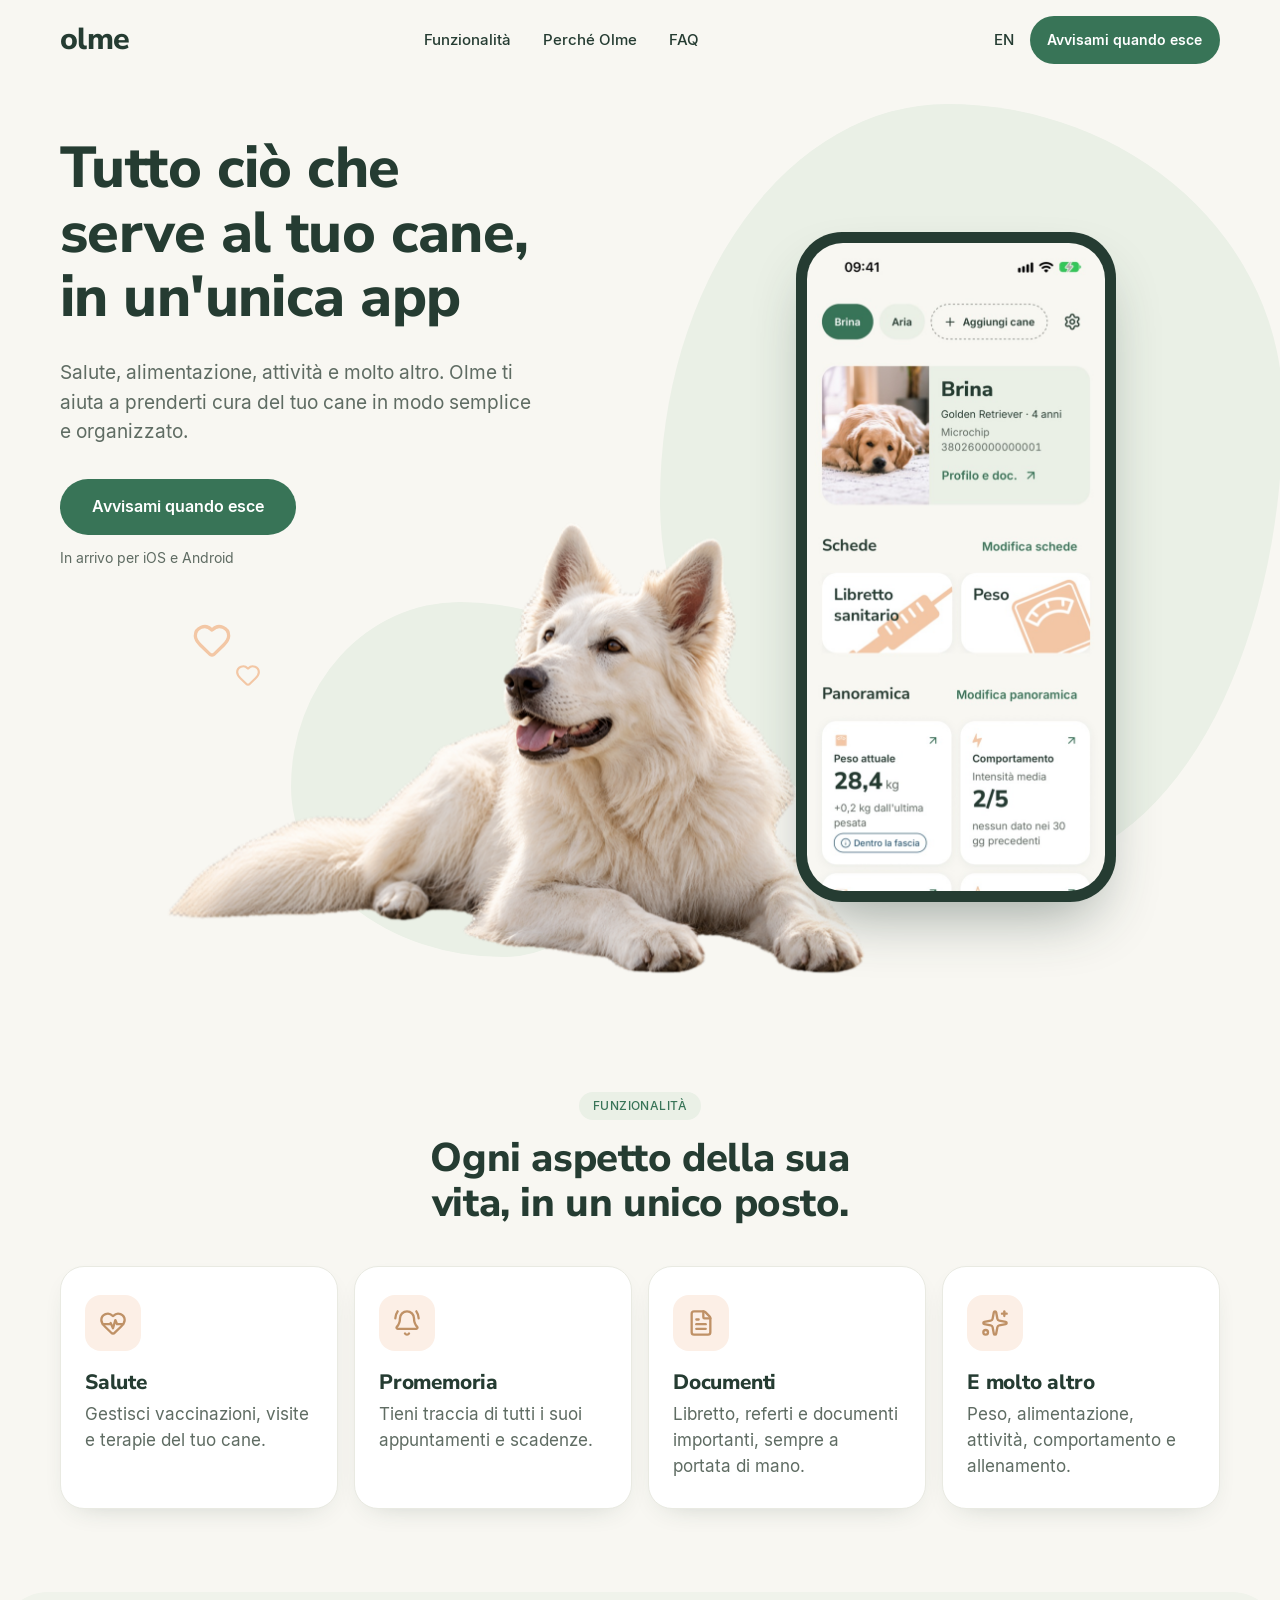
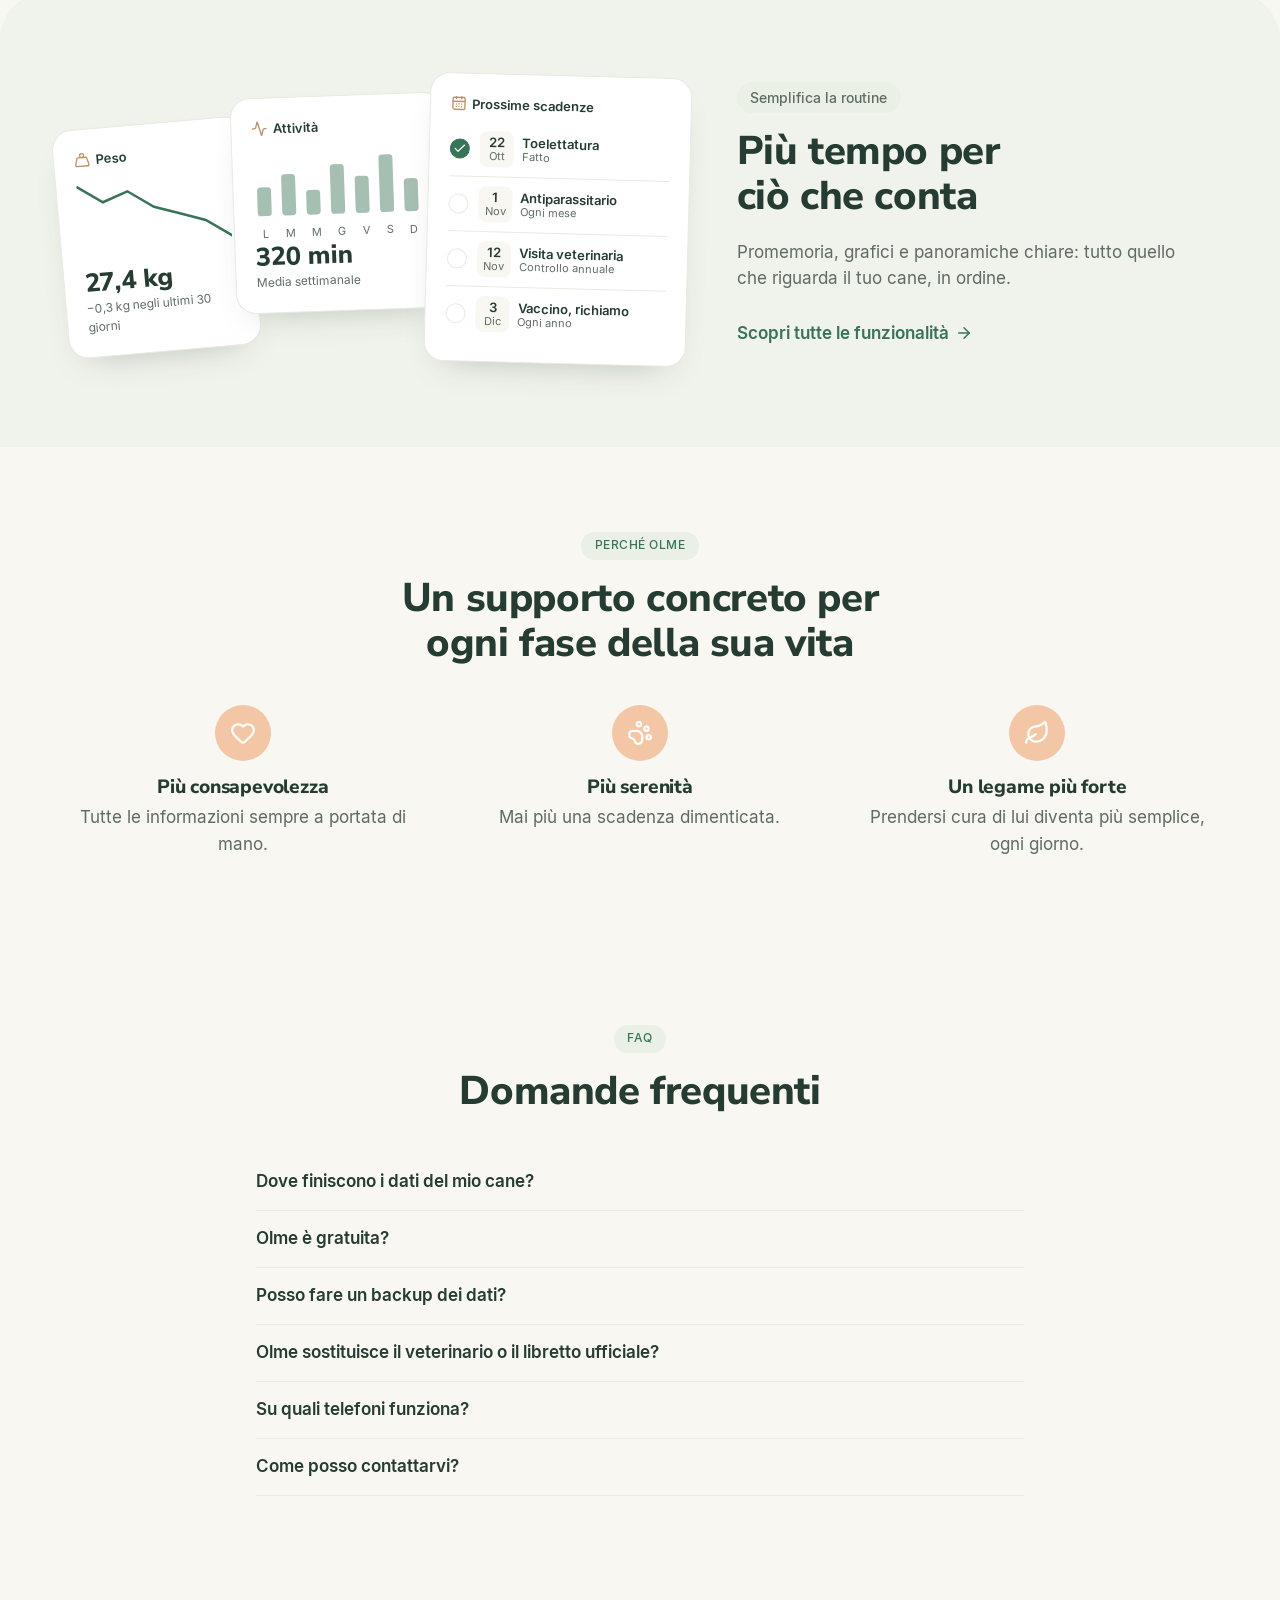
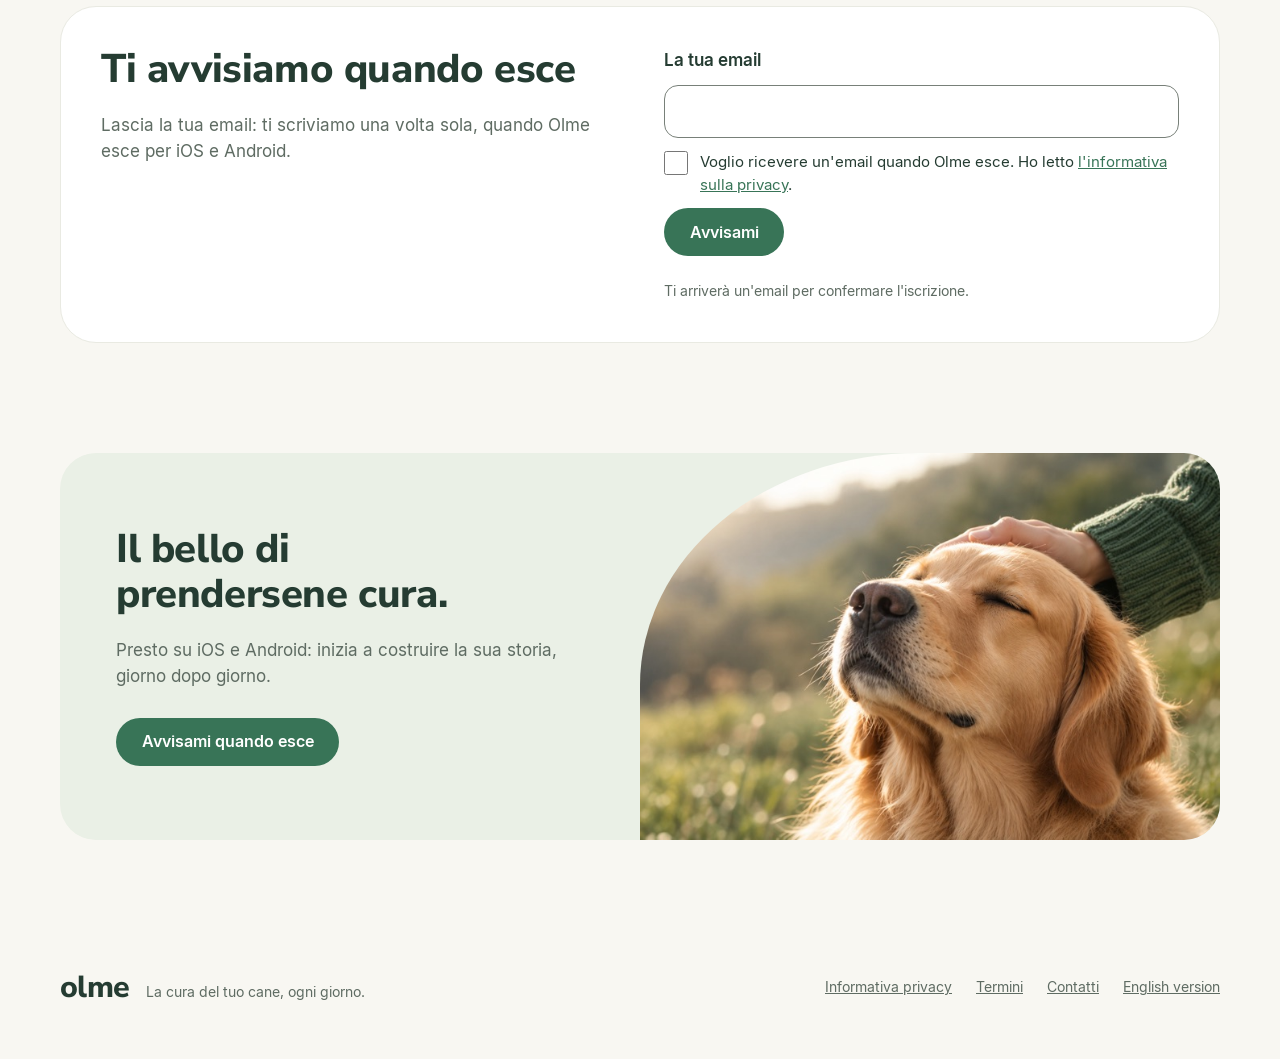
==== index.html @ 41ed3391 "'Avvisami quando esce' on the Italian buttons; versioned stylesheet link Co-Authored-By: Claude Opus" ====
<!doctype html>
<html lang="it">
<head>
<meta charset="utf-8">
<meta name="viewport" content="width=device-width, initial-scale=1">
<meta http-equiv="Content-Security-Policy" content="default-src 'none'; img-src 'self'; style-src 'self'; font-src 'self'; base-uri 'none'; form-action https://5f4632ae.sibforms.com https://ariannapopescu.github.io">
<meta name="referrer" content="no-referrer">
<title>Olme – Tutto per la salute e la cura del tuo cane.</title>
<meta name="description" content="Olme è l'app gratuita per prenderti cura del tuo cane: libretto sanitario, promemoria per vaccini e antiparassitari, peso, alimentazione e attività. Senza account: i dati restano sul tuo telefono.">
<meta name="theme-color" content="#F8F7F2">
<link rel="icon" type="image/png" sizes="32x32" href="images/favicon-32.png">
<link rel="icon" type="image/png" sizes="192x192" href="images/icon-192.png">
<link rel="apple-touch-icon" href="images/apple-touch-icon.png">
<meta name="google-site-verification" content="nttL3CRYEGEut2XsHK3k93RiEYmz_cqAZrpjN-RmA4s">
<link rel="canonical" href="https://ariannapopescu.github.io/olme-site/">
<link rel="alternate" hreflang="it" href="https://ariannapopescu.github.io/olme-site/">
<link rel="alternate" hreflang="en" href="https://ariannapopescu.github.io/olme-site/en/">
<link rel="alternate" hreflang="x-default" href="https://ariannapopescu.github.io/olme-site/">
<meta property="og:type" content="website">
<meta property="og:site_name" content="Olme">
<meta property="og:title" content="Olme – Tutto per la salute e la cura del tuo cane.">
<meta property="og:description" content="Olme è l'app gratuita per prenderti cura del tuo cane: libretto sanitario, promemoria per vaccini e antiparassitari, peso, alimentazione e attività. Senza account: i dati restano sul tuo telefono.">
<meta property="og:url" content="https://ariannapopescu.github.io/olme-site/">
<meta property="og:image" content="https://ariannapopescu.github.io/olme-site/images/og-it.png">
<meta property="og:image:width" content="1200">
<meta property="og:image:height" content="630">
<meta property="og:locale" content="it_IT">
<meta property="og:locale:alternate" content="en_US">
<meta name="twitter:card" content="summary_large_image">
<link rel="preload" href="fonts/Inter-Regular.ttf" as="font" type="font/ttf" crossorigin>
<link rel="preload" href="fonts/NunitoSans-ExtraBold.ttf" as="font" type="font/ttf" crossorigin>
<link rel="stylesheet" href="styles.css?v=f1d77c392a">
<script type="application/ld+json">{"@context":"https://schema.org","@type":"MobileApplication","name":"Olme","operatingSystem":"iOS, Android","applicationCategory":"LifestyleApplication","description":"Il diario digitale del tuo cane: libretto sanitario, peso, agenda con promemoria, alimentazione, comportamento, attività e allenamento. Senza account: i dati restano sul telefono.","inLanguage":"it","url":"https://ariannapopescu.github.io/olme-site/","offers":{"@type":"Offer","price":"0","priceCurrency":"EUR"}}</script>
<script type="application/ld+json">{"@context":"https://schema.org","@type":"FAQPage","inLanguage":"it","mainEntity":[{"@type":"Question","name":"Dove finiscono i dati del mio cane?","acceptedAnswer":{"@type":"Answer","text":"Restano sul tuo telefono. Olme non ha account né server e non si collega a internet: i dati non vengono inviati a nessuno, nemmeno a chi ha creato l'app."}},{"@type":"Question","name":"Olme è gratuita?","acceptedAnswer":{"@type":"Answer","text":"Sì, Olme è gratuita e non contiene pubblicità né acquisti."}},{"@type":"Question","name":"Posso fare un backup dei dati?","acceptedAnswer":{"@type":"Answer","text":"Sì. Con «Esporta backup» crei un file con tutti i dati, le foto e i documenti, da salvare dove preferisci. Il file non è protetto da password: conservalo in un posto di cui ti fidi."}},{"@type":"Question","name":"Olme sostituisce il veterinario o il libretto ufficiale?","acceptedAnswer":{"@type":"Answer","text":"No. Olme non dà consigli veterinari e non sostituisce il passaporto, i certificati o l'iscrizione del cane all'anagrafe canina."}},{"@type":"Question","name":"Su quali telefoni funziona?","acceptedAnswer":{"@type":"Answer","text":"Olme arriverà presto su iOS e Android."}},{"@type":"Question","name":"Come posso contattarvi?","acceptedAnswer":{"@type":"Answer","text":"Scrivi a olmepet@gmail.com: rispondiamo appena possibile."}}]}</script>
</head>
<body>
<a class="skip" href="#main">Vai al contenuto</a>
<header class="topbar"><div class="wrap topbar__inner">
<a class="logo" href="./" aria-label="Olme, pagina principale">olme</a>
<nav class="nav" aria-label="Menu principale"><ul>
<li><a href="./#funzionalita">Funzionalità</a></li>
<li><a href="./#perche-olme">Perché Olme</a></li>
<li><a href="./#faq">FAQ</a></li>
</ul></nav>
<div class="topbar__actions">
<a class="lang" href="en/" hreflang="en" lang="en">EN<span class="visually-hidden"> English version</span></a>
<a class="button button--small" href="#avvisami">Avvisami quando esce</a>
</div>
</div></header>
<main id="main"><section class="hero"><div class="wrap hero__grid">
<div class="hero__text">
<h1>Tutto ciò che serve al tuo cane, in un'unica app</h1>
<p class="lead">Salute, alimentazione, attività e molto altro. Olme ti aiuta a prenderti cura del tuo cane in modo semplice e organizzato.</p>
<a class="button button--large" href="#avvisami">Avvisami quando esce</a>
<p class="note">In arrivo per iOS e Android</p>
</div>
<div class="hero__dog">
<div class="blob blob--dog" aria-hidden="true"></div>
<span class="hearts" aria-hidden="true"><svg aria-hidden="true" focusable="false" width="40" height="40" viewBox="0 0 24 24" fill="none" stroke="currentColor" stroke-width="2" stroke-linecap="round" stroke-linejoin="round"><path d="M2 9.5a5.5 5.5 0 0 1 9.591-3.676.56.56 0 0 0 .818 0A5.49 5.49 0 0 1 22 9.5c0 2.29-1.5 4-3 5.5l-5.492 5.313a2 2 0 0 1-3 .019L5 15c-1.5-1.5-3-3.2-3-5.5"/></svg><svg aria-hidden="true" focusable="false" width="26" height="26" viewBox="0 0 24 24" fill="none" stroke="currentColor" stroke-width="2" stroke-linecap="round" stroke-linejoin="round"><path d="M2 9.5a5.5 5.5 0 0 1 9.591-3.676.56.56 0 0 0 .818 0A5.49 5.49 0 0 1 22 9.5c0 2.29-1.5 4-3 5.5l-5.492 5.313a2 2 0 0 1-3 .019L5 15c-1.5-1.5-3-3.2-3-5.5"/></svg></span>
<img src="images/hero-dog-1200.png" srcset="images/hero-dog-720.png 720w, images/hero-dog-1200.png 1200w" sizes="(min-width: 900px) 600px, 100vw" width="1200" height="778" alt="Un pastore svizzero bianco disteso, con la bocca aperta e lo sguardo sereno" fetchpriority="high">
</div>
<div class="hero__phone">
<div class="blob blob--phone" aria-hidden="true"></div>
<div class="phone"><div class="phone__screen"><img src="images/app-home-600.jpg" srcset="images/app-home-600.jpg 600w, images/app-home-1200.jpg 1200w" sizes="300px" width="600" height="1304" alt="Schermata principale di Olme con il profilo del cane, le schede e le prossime scadenze"></div></div>
</div>
</div></section>
<section id="funzionalita" class="features"><div class="wrap">
<div class="section-head"><p class="pill">Funzionalità</p>
<h2>Ogni aspetto della sua vita, in un unico posto.</h2></div>
<div class="features__grid">
<article class="feature">
<span class="chip"><svg aria-hidden="true" focusable="false" width="28" height="28" viewBox="0 0 24 24" fill="none" stroke="currentColor" stroke-width="2" stroke-linecap="round" stroke-linejoin="round"><path d="M2 9.5a5.5 5.5 0 0 1 9.591-3.676.56.56 0 0 0 .818 0A5.49 5.49 0 0 1 22 9.5c0 2.29-1.5 4-3 5.5l-5.492 5.313a2 2 0 0 1-3 .019L5 15c-1.5-1.5-3-3.2-3-5.5"/><path d="M3.22 13H9.5l.5-1 2 4.5 2-7 1.5 3.5h5.27"/></svg></span>
<h3>Salute</h3>
<p>Gestisci vaccinazioni, visite e terapie del tuo cane.</p>
</article>
<article class="feature">
<span class="chip"><svg aria-hidden="true" focusable="false" width="28" height="28" viewBox="0 0 24 24" fill="none" stroke="currentColor" stroke-width="2" stroke-linecap="round" stroke-linejoin="round"><path d="M10.268 21a2 2 0 0 0 3.464 0"/><path d="M22 8c0-2.3-.8-4.3-2-6"/><path d="M3.262 15.326A1 1 0 0 0 4 17h16a1 1 0 0 0 .74-1.673C19.41 13.956 18 12.499 18 8A6 6 0 0 0 6 8c0 4.499-1.411 5.956-2.738 7.326"/><path d="M4 2C2.8 3.7 2 5.7 2 8"/></svg></span>
<h3>Promemoria</h3>
<p>Tieni traccia di tutti i suoi appuntamenti e scadenze.</p>
</article>
<article class="feature">
<span class="chip"><svg aria-hidden="true" focusable="false" width="28" height="28" viewBox="0 0 24 24" fill="none" stroke="currentColor" stroke-width="2" stroke-linecap="round" stroke-linejoin="round"><path d="M6 22a2 2 0 0 1-2-2V4a2 2 0 0 1 2-2h8a2.4 2.4 0 0 1 1.704.706l3.588 3.588A2.4 2.4 0 0 1 20 8v12a2 2 0 0 1-2 2z"/><path d="M14 2v5a1 1 0 0 0 1 1h5"/><path d="M10 9H8"/><path d="M16 13H8"/><path d="M16 17H8"/></svg></span>
<h3>Documenti</h3>
<p>Libretto, referti e documenti importanti, sempre a portata di mano.</p>
</article>
<article class="feature">
<span class="chip"><svg aria-hidden="true" focusable="false" width="28" height="28" viewBox="0 0 24 24" fill="none" stroke="currentColor" stroke-width="2" stroke-linecap="round" stroke-linejoin="round"><path d="M11.017 2.814a1 1 0 0 1 1.966 0l1.051 5.558a2 2 0 0 0 1.594 1.594l5.558 1.051a1 1 0 0 1 0 1.966l-5.558 1.051a2 2 0 0 0-1.594 1.594l-1.051 5.558a1 1 0 0 1-1.966 0l-1.051-5.558a2 2 0 0 0-1.594-1.594l-5.558-1.051a1 1 0 0 1 0-1.966l5.558-1.051a2 2 0 0 0 1.594-1.594z"/><path d="M20 2v4"/><path d="M22 4h-4"/><circle cx="4" cy="20" r="2"/></svg></span>
<h3>E molto altro</h3>
<p>Peso, alimentazione, attività, comportamento e allenamento.</p>
</article>
</div>
</div></section>
<section class="routine"><div class="wrap routine__grid">
<div class="routine__cards" role="img" aria-label="Esempi di schede di Olme: l'andamento del peso, i minuti di attività della settimana e le prossime scadenze, con dati di esempio.">
<div class="routine__stack" aria-hidden="true">
<div class="mini-card mini-card--weight">
<p class="mini-card__title"><svg aria-hidden="true" focusable="false" width="16" height="16" viewBox="0 0 24 24" fill="none" stroke="currentColor" stroke-width="2" stroke-linecap="round" stroke-linejoin="round"><circle cx="12" cy="5" r="3"/><path d="M6.5 8a2 2 0 0 0-1.905 1.46L2.1 18.5A2 2 0 0 0 4 21h16a2 2 0 0 0 1.925-2.54L19.4 9.5A2 2 0 0 0 17.48 8Z"/></svg> Peso</p>
<svg class="mini-chart" viewBox="0 0 200 70" preserveAspectRatio="none"><path d="M0.0 4.0 L33.3 21.7 L66.7 12.9 L100.0 30.6 L133.3 39.4 L166.7 48.3 L200.0 66.0"/></svg>
<p class="mini-card__value">27,4 kg</p>
<p class="mini-card__note">−0,3 kg negli ultimi 30 giorni</p>
</div>
<div class="mini-card mini-card--activity">
<p class="mini-card__title"><svg aria-hidden="true" focusable="false" width="16" height="16" viewBox="0 0 24 24" fill="none" stroke="currentColor" stroke-width="2" stroke-linecap="round" stroke-linejoin="round"><path d="M22 12h-2.48a2 2 0 0 0-1.93 1.46l-2.35 8.36a.25.25 0 0 1-.48 0L9.24 2.18a.25.25 0 0 0-.48 0l-2.35 8.36A2 2 0 0 1 4.49 12H2"/></svg> Attività</p>
<svg class="mini-bars" viewBox="0 0 196 70"><rect x="4" y="37.0" width="16" height="33.0" rx="4"/><rect x="32" y="22.9" width="16" height="47.1" rx="4"/><rect x="60" y="41.7" width="16" height="28.3" rx="4"/><rect x="88" y="13.4" width="16" height="56.6" rx="4"/><rect x="116" y="27.6" width="16" height="42.4" rx="4"/><rect x="144" y="4.0" width="16" height="66.0" rx="4"/><rect x="172" y="32.3" width="16" height="37.7" rx="4"/></svg>
<p class="mini-days"><span>L</span><span>M</span><span>M</span><span>G</span><span>V</span><span>S</span><span>D</span></p>
<p class="mini-card__value">320 min</p>
<p class="mini-card__note">Media settimanale</p>
</div>
<div class="mini-card mini-card--agenda">
<p class="mini-card__title"><svg aria-hidden="true" focusable="false" width="16" height="16" viewBox="0 0 24 24" fill="none" stroke="currentColor" stroke-width="2" stroke-linecap="round" stroke-linejoin="round"><path d="M8 2v3"/><path d="M16 2v3"/><rect x="3" y="3" width="18" height="18" rx="2"/><path d="M3 9h18"/><path d="M8 13h.01"/><path d="M12 13h.01"/><path d="M16 13h.01"/><path d="M8 17h.01"/><path d="M12 17h.01"/><path d="M16 17h.01"/></svg> Prossime scadenze</p>
<ul>
<li class="agenda-row agenda-row--done">
<span class="agenda-row__check"><svg aria-hidden="true" focusable="false" width="14" height="14" viewBox="0 0 24 24" fill="none" stroke="currentColor" stroke-width="2" stroke-linecap="round" stroke-linejoin="round"><path d="M20 6 9 17l-5-5"/></svg></span>
<span class="agenda-row__date"><b>22</b>Ott</span>
<span class="agenda-row__text"><b>Toelettatura</b>Fatto</span>
</li>
<li class="agenda-row">
<span class="agenda-row__check"></span>
<span class="agenda-row__date"><b>1</b>Nov</span>
<span class="agenda-row__text"><b>Antiparassitario</b>Ogni mese</span>
</li>
<li class="agenda-row">
<span class="agenda-row__check"></span>
<span class="agenda-row__date"><b>12</b>Nov</span>
<span class="agenda-row__text"><b>Visita veterinaria</b>Controllo annuale</span>
</li>
<li class="agenda-row">
<span class="agenda-row__check"></span>
<span class="agenda-row__date"><b>3</b>Dic</span>
<span class="agenda-row__text"><b>Vaccino, richiamo</b>Ogni anno</span>
</li>
</ul>
</div>
</div>
</div>
<!-- /routine -->
<div class="routine__text">
<p class="pill">Semplifica la routine</p>
<h2>Più tempo per ciò che conta</h2>
<p>Promemoria, grafici e panoramiche chiare: tutto quello che riguarda il tuo cane, in ordine.</p>
<a class="arrow-link" href="#funzionalita">Scopri tutte le funzionalità <svg aria-hidden="true" focusable="false" width="18" height="18" viewBox="0 0 24 24" fill="none" stroke="currentColor" stroke-width="2" stroke-linecap="round" stroke-linejoin="round"><path d="M5 12h14"/><path d="m12 5 7 7-7 7"/></svg></a>
</div>
</div></section>
<section id="perche-olme" class="why"><div class="wrap">
<div class="section-head"><p class="pill">Perché Olme</p>
<h2>Un supporto concreto per ogni fase della sua vita</h2></div>
<ul class="why__list">
<li class="reason">
<span class="chip chip--round"><svg aria-hidden="true" focusable="false" width="26" height="26" viewBox="0 0 24 24" fill="none" stroke="currentColor" stroke-width="2" stroke-linecap="round" stroke-linejoin="round"><path d="M2 9.5a5.5 5.5 0 0 1 9.591-3.676.56.56 0 0 0 .818 0A5.49 5.49 0 0 1 22 9.5c0 2.29-1.5 4-3 5.5l-5.492 5.313a2 2 0 0 1-3 .019L5 15c-1.5-1.5-3-3.2-3-5.5"/></svg></span>
<h3>Più consapevolezza</h3>
<p>Tutte le informazioni sempre a portata di mano.</p>
</li>
<li class="reason">
<span class="chip chip--round"><svg aria-hidden="true" focusable="false" width="26" height="26" viewBox="0 0 24 24" fill="none" stroke="currentColor" stroke-width="2" stroke-linecap="round" stroke-linejoin="round"><circle cx="11" cy="4" r="2"/><circle cx="18" cy="8" r="2"/><circle cx="20" cy="16" r="2"/><path d="M9 10a5 5 0 0 1 5 5v3.5a3.5 3.5 0 0 1-6.84 1.045Q6.52 17.48 4.46 16.84A3.5 3.5 0 0 1 5.5 10Z"/></svg></span>
<h3>Più serenità</h3>
<p>Mai più una scadenza dimenticata.</p>
</li>
<li class="reason">
<span class="chip chip--round"><svg aria-hidden="true" focusable="false" width="26" height="26" viewBox="0 0 24 24" fill="none" stroke="currentColor" stroke-width="2" stroke-linecap="round" stroke-linejoin="round"><path d="M11 20a10 10 0 0010-10 25.9 25.9 0 00-1.04-7.281 1 1 0 00-1.755-.325C15.833 5.5 13 5.5 9.8 6.1A7 7 0 0011 20"/><path d="M2 21a5 5 0 012.911-4.544C7.613 15.212 8.351 15.24 11 13"/></svg></span>
<h3>Un legame più forte</h3>
<p>Prendersi cura di lui diventa più semplice, ogni giorno.</p>
</li>
</ul>
</div></section>
<section id="faq" class="faq"><div class="wrap faq__wrap">
<div class="section-head"><p class="pill">FAQ</p>
<h2>Domande frequenti</h2></div>
<details class="faq__item">
<summary>Dove finiscono i dati del mio cane?</summary>
<p>Restano sul tuo telefono. Olme non ha account né server e non si collega a internet: i dati non vengono inviati a nessuno, nemmeno a chi ha creato l'app.</p>
</details>
<details class="faq__item">
<summary>Olme è gratuita?</summary>
<p>Sì, Olme è gratuita e non contiene pubblicità né acquisti.</p>
</details>
<details class="faq__item">
<summary>Posso fare un backup dei dati?</summary>
<p>Sì. Con «Esporta backup» crei un file con tutti i dati, le foto e i documenti, da salvare dove preferisci. Il file non è protetto da password: conservalo in un posto di cui ti fidi.</p>
</details>
<details class="faq__item">
<summary>Olme sostituisce il veterinario o il libretto ufficiale?</summary>
<p>No. Olme non dà consigli veterinari e non sostituisce il passaporto, i certificati o l'iscrizione del cane all'anagrafe canina.</p>
</details>
<details class="faq__item">
<summary>Su quali telefoni funziona?</summary>
<p>Olme arriverà presto su iOS e Android.</p>
</details>
<details class="faq__item">
<summary>Come posso contattarvi?</summary>
<p>Scrivi a olmepet@gmail.com: rispondiamo appena possibile.</p>
</details>
</div></section>
<section id="avvisami" class="waitlist" aria-labelledby="waitlist-title"><div class="wrap">
<div class="waitlist__card">
<div class="waitlist__text">
<h2 id="waitlist-title">Ti avvisiamo quando esce</h2>
<p>Lascia la tua email: ti scriviamo una volta sola, quando Olme esce per iOS e Android.</p>
</div>
<form class="waitlist__form" method="post" action="https://5f4632ae.sibforms.com/serve/[base64]">
<label class="waitlist__label" for="waitlist-email">La tua email</label>
<input class="waitlist__input" id="waitlist-email" name="EMAIL" type="email" autocomplete="email" spellcheck="false" required>
<div class="waitlist__trap" aria-hidden="true"><label for="waitlist-check">Lascia vuoto questo campo</label><input id="waitlist-check" name="email_address_check" type="text" value="" tabindex="-1" autocomplete="off"></div>
<input type="hidden" name="locale" value="it">
<div class="waitlist__consent"><input id="waitlist-consent" name="OPT_IN" type="checkbox" value="1" required>
<label for="waitlist-consent">Voglio ricevere un'email quando Olme esce. Ho letto <a href="privacy/#avvisami">l'informativa sulla privacy</a>.</label></div>
<button type="submit" class="button button--submit">Avvisami</button>
<p class="note">Ti arriverà un'email per confermare l'iscrizione.</p>
</form>
</div>
</div></section>
<section class="closing"><div class="wrap">
<div class="closing__card">
<div class="closing__text">
<h2>Il bello di prendersene cura.</h2>
<p>Presto su iOS e Android: inizia a costruire la sua storia, giorno dopo giorno.</p>
<a class="button" href="#avvisami">Avvisami quando esce</a>
</div>
<img class="closing__photo" src="images/care-1200.jpg" srcset="images/care-720.jpg 720w, images/care-1200.jpg 1200w" sizes="(min-width: 900px) 560px, 100vw" width="1200" height="800" alt="Una mano accarezza la testa di un golden retriever che chiude gli occhi al sole" loading="lazy">
</div>
</div></section></main>
<footer class="footer"><div class="wrap footer__inner">
<div class="footer__brand"><span class="logo">olme</span><p>La cura del tuo cane, ogni giorno.</p></div>
<ul class="footer__links">
<li><a href="privacy/">Informativa privacy</a></li>
<li><a href="termini/">Termini</a></li>
<li><a href="mailto:olmepet@gmail.com">Contatti</a></li>
<li><a href="en/" hreflang="en" lang="en">English version</a></li>
</ul>
</div></footer>
</body>
</html>
---- styles.css ----
:root {
  --bg: #F8F7F2;
  --surface: #FFFFFF;
  --surface-muted: #F8F7F2;
  --text: #253C32;
  --text-muted: #5F6C63;
  --border-subtle: #E9EAE2;
  --border-strong: #788079;
  --accent: #387457;
  --on-accent: #FFFFFF;
  --accent-soft: #EAF0E6;
  --accent-text: #387457;
  --success: #387457;
  --success-soft: #EAF0E6;
  --warning: #805019;
  --warning-soft: #FFF0DB;
  --danger: #A33E36;
  --danger-soft: #FBECE8;
  --on-danger: #FFFFFF;
  --info: #315F7A;
  --info-soft: #EAF2F7;
  --illustration: #F3C7A5;
  --profile-card: #EAF0E6;
  --data-track: #E9EAE2;
  --field-border: transparent;
  --shadow: #000000;
  --transparent: transparent;
  --scrim: rgba(0, 0, 0, 0.32);
}
/* Landing page of Olme (spec M10b). Colours come from the app tokens (variables above). */

@font-face {
  font-family: 'Inter';
  font-weight: 400;
  font-display: swap;
  src: url('fonts/Inter-Regular.ttf') format('truetype');
}
@font-face {
  font-family: 'Inter';
  font-weight: 500;
  font-display: swap;
  src: url('fonts/Inter-Medium.ttf') format('truetype');
}
@font-face {
  font-family: 'Inter';
  font-weight: 600;
  font-display: swap;
  src: url('fonts/Inter-SemiBold.ttf') format('truetype');
}
@font-face {
  font-family: 'Nunito Sans';
  font-weight: 700;
  font-display: swap;
  src: url('fonts/NunitoSans-Bold.ttf') format('truetype');
}
@font-face {
  font-family: 'Nunito Sans';
  font-weight: 800;
  font-display: swap;
  src: url('fonts/NunitoSans-ExtraBold.ttf') format('truetype');
}

*,
*::before,
*::after {
  box-sizing: border-box;
}

html {
  -webkit-text-size-adjust: 100%;
  scroll-behavior: auto;
}

body {
  margin: 0;
  background: var(--bg);
  color: var(--text);
  font-family: 'Inter', system-ui, sans-serif;
  font-size: 1.0625rem;
  line-height: 1.55;
}

h1,
h2,
h3 {
  font-family: 'Nunito Sans', system-ui, sans-serif;
  font-weight: 800;
  line-height: 1.12;
  margin: 0 0 0.5em;
  letter-spacing: -0.01em;
  text-wrap: balance;
}

a {
  color: var(--accent-text);
}

:focus-visible {
  outline: 3px solid var(--accent);
  outline-offset: 3px;
  border-radius: 6px;
}

img {
  max-width: 100%;
  height: auto;
  display: block;
}

.wrap {
  width: min(1160px, 100% - 2rem);
  margin-inline: auto;
}

.visually-hidden {
  position: absolute;
  width: 1px;
  height: 1px;
  overflow: hidden;
  clip: rect(0 0 0 0);
  white-space: nowrap;
}

.skip {
  position: absolute;
  left: 1rem;
  top: 0;
  transform: translateY(-110%);
  background: var(--surface);
  padding: 0.75rem 1rem;
  z-index: 10;
}
.skip:focus {
  top: 1rem;
  transform: none;
}

/* ---------- Shared pieces ---------- */

.pill {
  display: inline-block;
  margin: 0 0 1rem;
  padding: 0.3rem 0.85rem;
  border-radius: 999px;
  background: var(--accent-soft);
  color: var(--accent-text);
  font-size: 0.875rem;
  font-weight: 500;
}

.button {
  display: inline-flex;
  align-items: center;
  justify-content: center;
  min-height: 48px;
  padding: 0.75rem 1.6rem;
  border: 0;
  border-radius: 999px;
  background: var(--accent);
  color: var(--on-accent);
  font:
    600 1rem/1.2 'Inter',
    system-ui,
    sans-serif;
  cursor: default;
}
a.button {
  text-decoration: none;
  cursor: pointer;
}
.button--small {
  padding: 0.6rem 1.1rem;
  font-size: 0.875rem;
}
.button--large {
  min-height: 56px;
  padding: 0.95rem 2rem;
}

.note {
  margin: 0.75rem 0 0;
  color: var(--text-muted);
  font-size: 0.875rem;
}

.chip {
  display: inline-flex;
  align-items: center;
  justify-content: center;
  width: 56px;
  height: 56px;
  border-radius: 16px;
  background: color-mix(in srgb, var(--illustration) 28%, var(--surface));
  color: color-mix(in srgb, var(--illustration) 55%, var(--warning));
}
.chip--round {
  border-radius: 50%;
  background: var(--illustration);
  color: var(--surface);
}

.section-head {
  text-align: center;
  max-width: 46rem;
  margin: 0 auto 2.5rem;
}
.section-head .pill {
  text-transform: uppercase;
  letter-spacing: 0.04em;
  font-size: 0.75rem;
}
.section-head h2,
.routine__text h2,
.closing h2 {
  font-size: clamp(1.75rem, 1.2rem + 2.2vw, 2.5rem);
}

section {
  padding: clamp(3rem, 2rem + 4vw, 5.5rem) 0;
}

/* ---------- Top bar ---------- */

.topbar {
  padding: 1rem 0;
}
.topbar__inner {
  display: flex;
  align-items: center;
  gap: 1.5rem;
  flex-wrap: wrap;
}
.logo {
  font-family: 'Nunito Sans', system-ui, sans-serif;
  font-weight: 800;
  font-size: 1.9rem;
  letter-spacing: -0.02em;
  color: var(--text);
  text-decoration: none;
}
.nav {
  margin-inline: auto;
}
.nav ul {
  display: flex;
  gap: 2rem;
  list-style: none;
  margin: 0;
  padding: 0;
}
.nav a,
.lang {
  display: inline-flex;
  align-items: center;
  min-height: 48px;
  color: var(--text);
  text-decoration: none;
  font-size: 0.9375rem;
  font-weight: 500;
}
.nav a:hover,
.lang:hover {
  color: var(--accent-text);
}
.topbar__actions {
  display: flex;
  align-items: center;
  gap: 1rem;
}

/* ---------- Hero ---------- */

.hero {
  padding-top: 1.5rem;
  padding-bottom: 2rem;
  overflow: hidden;
}
.hero__grid {
  display: grid;
  grid-template-columns: 1.15fr 1fr;
  grid-template-areas:
    'text phone'
    'dog phone';
  column-gap: 1.5rem;
  align-items: start;
}
.hero__text {
  grid-area: text;
  position: relative;
  z-index: 2;
  padding-top: 2rem;
}
.hero h1 {
  font-size: clamp(2.4rem, 1.4rem + 3vw, 3.6rem);
  max-width: 15ch;
}
.lead {
  font-size: 1.1875rem;
  color: var(--text-muted);
  max-width: 30rem;
  margin: 0 0 2rem;
}
.blob {
  position: absolute;
  background: var(--accent-soft);
  border-radius: 46% 54% 42% 58% / 52% 40% 60% 48%;
}
.hero__dog {
  grid-area: dog;
  position: relative;
  z-index: 1;
  /* Slightly behind the phone, as in the mockup. */
  margin: -3rem -12.5rem 0 6.5rem;
}
.hero__dog img {
  position: relative;
  z-index: 1;
  width: 100%;
}
.blob--dog {
  inset: 18% 30% 4% 18%;
}
.hearts {
  position: absolute;
  z-index: 1;
  left: 4%;
  top: 22%;
  display: flex;
  align-items: flex-end;
  gap: 0.2rem;
  color: var(--illustration);
}
.hearts svg:last-child {
  margin-bottom: -1.75rem;
}
.hero__phone {
  grid-area: phone;
  position: relative;
  display: flex;
  justify-content: center;
  padding: 8rem 0 2rem;
}
.blob--phone {
  inset: 0 -12% 8% -6%;
  z-index: 0;
}
.phone {
  position: relative;
  width: min(320px, 100%);
  padding: 11px;
  border-radius: 46px;
  background: var(--text);
  box-shadow: 0 30px 60px -20px color-mix(in srgb, var(--text) 45%, transparent);
  z-index: 2;
}
.phone__screen {
  overflow: hidden;
  border-radius: 36px;
  background: var(--bg);
}
.phone__screen img {
  width: 100%;
}

/* ---------- Features ---------- */

.features__grid {
  display: grid;
  grid-template-columns: repeat(4, 1fr);
  gap: 1rem;
}
.feature {
  padding: 1.75rem 1.5rem;
  border-radius: 24px;
  background: var(--surface);
  border: 1px solid var(--border-subtle);
  box-shadow: 0 10px 30px -18px color-mix(in srgb, var(--text) 30%, transparent);
}
.feature h3 {
  margin: 1.25rem 0 0.4rem;
  font-size: 1.3rem;
  overflow-wrap: anywhere;
}
.feature p,
.reason p {
  margin: 0;
  color: var(--text-muted);
}

/* ---------- Routine ---------- */

.routine {
  background: color-mix(in srgb, var(--accent-soft) 55%, var(--bg));
  border-radius: 48px 48px 0 0;
}
.routine__grid {
  display: grid;
  grid-template-columns: 1.3fr 1fr;
  gap: 3rem;
  align-items: center;
}
.routine__stack {
  display: grid;
  grid-template-columns: 1fr 1fr 1.25fr;
  align-items: start;
}
/* The cards overlap a little, as in the mockup: each one sits in front of the previous. */
.routine__stack .mini-card {
  position: relative;
}
.routine__stack .mini-card + .mini-card {
  margin-left: -1.25rem;
}
.mini-card--weight {
  transform: rotate(-5deg);
}
.mini-card--activity {
  z-index: 1;
  transform: rotate(-2deg);
}
.mini-card--agenda {
  z-index: 2;
  transform: rotate(1.5deg);
}
.mini-card {
  padding: 1.25rem;
  border-radius: 20px;
  background: var(--surface);
  border: 1px solid var(--border-subtle);
  box-shadow: 0 16px 36px -22px color-mix(in srgb, var(--text) 35%, transparent);
  font-size: 0.8125rem;
}
.mini-card--weight {
  margin-top: 3rem;
}
.mini-card--activity {
  margin-top: 1.25rem;
}
.mini-card p {
  margin: 0;
}
.mini-card__title {
  display: flex;
  align-items: center;
  gap: 0.35rem;
  font-weight: 600;
  color: var(--text);
}
.mini-card__title svg {
  color: color-mix(in srgb, var(--illustration) 55%, var(--warning));
}
.mini-card__value {
  margin-top: 0.4rem;
  font:
    800 1.6rem/1.2 'Nunito Sans',
    system-ui,
    sans-serif;
}
.mini-card__note {
  color: var(--text-muted);
  font-size: 0.75rem;
}
.mini-chart {
  width: 100%;
  height: 70px;
  margin: 0.75rem 0;
}
.mini-chart path {
  fill: none;
  stroke: var(--accent);
  stroke-width: 2.5;
  vector-effect: non-scaling-stroke;
}
.mini-bars {
  width: 100%;
  height: 70px;
  margin-top: 0.75rem;
}
.mini-bars rect {
  fill: color-mix(in srgb, var(--accent) 45%, var(--surface));
}
.mini-days {
  display: flex;
  justify-content: space-around;
  color: var(--text-muted);
  font-size: 0.6875rem;
}
.mini-card ul {
  list-style: none;
  margin: 0.5rem 0 0;
  padding: 0;
}
.agenda-row {
  display: grid;
  grid-template-columns: 22px 34px 1fr;
  gap: 0.5rem;
  align-items: center;
  padding: 0.55rem 0;
  border-top: 1px solid var(--border-subtle);
}
.agenda-row:first-child {
  border-top: 0;
}
.agenda-row__check {
  display: inline-flex;
  align-items: center;
  justify-content: center;
  width: 20px;
  height: 20px;
  border-radius: 50%;
  border: 1.5px solid var(--border-subtle);
}
.agenda-row--done .agenda-row__check {
  background: var(--accent);
  border-color: var(--accent);
  color: var(--on-accent);
}
.agenda-row__date,
.agenda-row__text {
  display: flex;
  flex-direction: column;
  line-height: 1.25;
  font-size: 0.6875rem;
  color: var(--text-muted);
}
.agenda-row__date {
  align-items: center;
  padding: 0.2rem 0;
  border-radius: 8px;
  background: var(--bg);
}
.agenda-row__date b,
.agenda-row__text b {
  color: var(--text);
  font-size: 0.8125rem;
}
.routine__text p {
  color: var(--text-muted);
  max-width: 28rem;
}
.arrow-link {
  display: inline-flex;
  align-items: center;
  gap: 0.4rem;
  min-height: 48px;
  font-weight: 600;
  text-decoration: none;
}

/* ---------- Why ---------- */

.why__list {
  display: grid;
  grid-template-columns: repeat(3, 1fr);
  gap: 2rem;
  list-style: none;
  margin: 0;
  padding: 0;
  text-align: center;
}
.reason h3 {
  margin: 1rem 0 0.35rem;
  font-size: 1.2rem;
}

/* ---------- FAQ ---------- */

.faq__wrap {
  max-width: 48rem;
}
.faq__item {
  border-bottom: 1px solid var(--border-subtle);
}
.faq__item summary {
  display: flex;
  align-items: center;
  min-height: 56px;
  padding: 0.75rem 0;
  font-weight: 600;
  cursor: pointer;
}
.faq__item p {
  margin: 0 0 1.25rem;
  color: var(--text-muted);
}

/* ---------- Waitlist (Italian landing only, ADR-0103) ---------- */

section.waitlist {
  padding: clamp(1rem, 0.5rem + 1.5vw, 2rem) 0;
}

.waitlist__card {
  display: grid;
  grid-template-columns: 1fr 1fr;
  gap: 1.5rem 3rem;
  align-items: start;
  padding: clamp(1.5rem, 1rem + 2vw, 2.5rem);
  border-radius: 36px;
  background: var(--surface);
  border: 1px solid var(--border-subtle);
}
.waitlist__text h2 {
  font-size: clamp(1.75rem, 1.2rem + 2.2vw, 2.5rem);
}
.waitlist__text p {
  color: var(--text-muted);
  margin: 0;
}
.waitlist__form {
  display: grid;
  gap: 0.75rem;
}
.waitlist__label {
  font-weight: 600;
}
.waitlist__input {
  min-height: 52px;
  padding: 0.75rem 1rem;
  border: 1px solid var(--border-strong);
  border-radius: 14px;
  background: var(--surface);
  color: var(--text);
  font: inherit;
}
.waitlist__consent {
  display: flex;
  gap: 0.75rem;
  align-items: flex-start;
  font-size: 0.9375rem;
}
.waitlist__consent input {
  flex: none;
  width: 24px;
  height: 24px;
  margin: 0.1rem 0 0;
  accent-color: var(--accent);
}
.waitlist__trap {
  position: absolute;
  left: -10000px;
  width: 1px;
  height: 1px;
  overflow: hidden;
}
.button--submit {
  justify-self: start;
  cursor: pointer;
}

/* ---------- Closing ---------- */

.closing__card {
  display: grid;
  grid-template-columns: 1fr 1fr;
  align-items: stretch;
  overflow: hidden;
  border-radius: 36px;
  background: var(--accent-soft);
}
.closing__text {
  padding: clamp(2rem, 1.5rem + 3vw, 3.5rem);
  align-self: center;
}
.closing__text p {
  color: var(--text-muted);
  margin: 0 0 1.75rem;
}
.closing__photo {
  width: 100%;
  height: 100%;
  min-height: 320px;
  object-fit: cover;
  border-radius: 48% 0 0 0 / 60% 0 0 0;
}

/* ---------- Footer ---------- */

.footer {
  padding: 2.5rem 0 3rem;
}
.footer__inner {
  display: flex;
  flex-wrap: wrap;
  align-items: center;
  justify-content: space-between;
  gap: 1rem 2rem;
}
.footer__brand {
  display: flex;
  align-items: baseline;
  gap: 1rem;
  flex-wrap: wrap;
}
.footer__brand p {
  margin: 0;
  color: var(--text-muted);
  font-size: 0.875rem;
}
.footer__links {
  display: flex;
  flex-wrap: wrap;
  gap: 0 1.5rem;
  list-style: none;
  margin: 0;
  padding: 0;
}
.footer__links a {
  display: inline-flex;
  align-items: center;
  min-height: 48px;
  color: var(--text-muted);
  font-size: 0.875rem;
}

/* ---------- Legal pages and 404 ---------- */

.legal-wrap {
  max-width: 46rem;
  padding: 2rem 0 4rem;
}
.legal h1 {
  font-size: clamp(2rem, 1.4rem + 2.4vw, 2.75rem);
}
.legal h2,
.site-note h2 {
  margin-top: 2rem;
  font-size: 1.4rem;
}
.updated {
  color: var(--text-muted);
}
.site-note {
  margin-top: 3rem;
  padding: 1.5rem 1.75rem;
  border-radius: 24px;
  background: var(--surface);
  border: 1px solid var(--border-subtle);
}
.site-note h2 {
  margin-top: 0;
}
.not-found {
  max-width: 40rem;
  text-align: center;
}

/* ---------- Narrow screens ---------- */

@media (max-width: 900px) {
  .hero__dog {
    margin: 0 -1rem;
  }
  .hero__phone {
    z-index: auto;
  }
  .hero__grid,
  .routine__grid,
  .waitlist__card,
  .closing__card {
    grid-template-columns: 1fr;
  }
  .hero__grid {
    grid-template-areas:
      'text'
      'dog'
      'phone';
  }
  .features__grid {
    grid-template-columns: repeat(2, 1fr);
  }
  .why__list {
    grid-template-columns: 1fr;
  }
  .closing__photo {
    border-radius: 0;
    max-height: 360px;
  }
}

@media (max-width: 640px) {
  .nav {
    order: 3;
    width: 100%;
    margin: 0;
  }
  .nav ul {
    gap: 1.25rem;
    flex-wrap: wrap;
  }
  .topbar__actions {
    margin-left: auto;
  }
  .topbar__actions .button {
    display: none;
  }
  .features__grid,
  .routine__stack {
    grid-template-columns: 1fr;
  }
  .mini-card--weight,
  .mini-card--activity {
    margin-top: 0;
  }
  .phone {
    width: min(280px, 80%);
  }
  .hero__dog {
    margin: 0 -1rem;
  }
  .routine__stack .mini-card + .mini-card {
    margin-left: 0;
  }
  .routine__stack .mini-card {
    transform: none;
  }
}
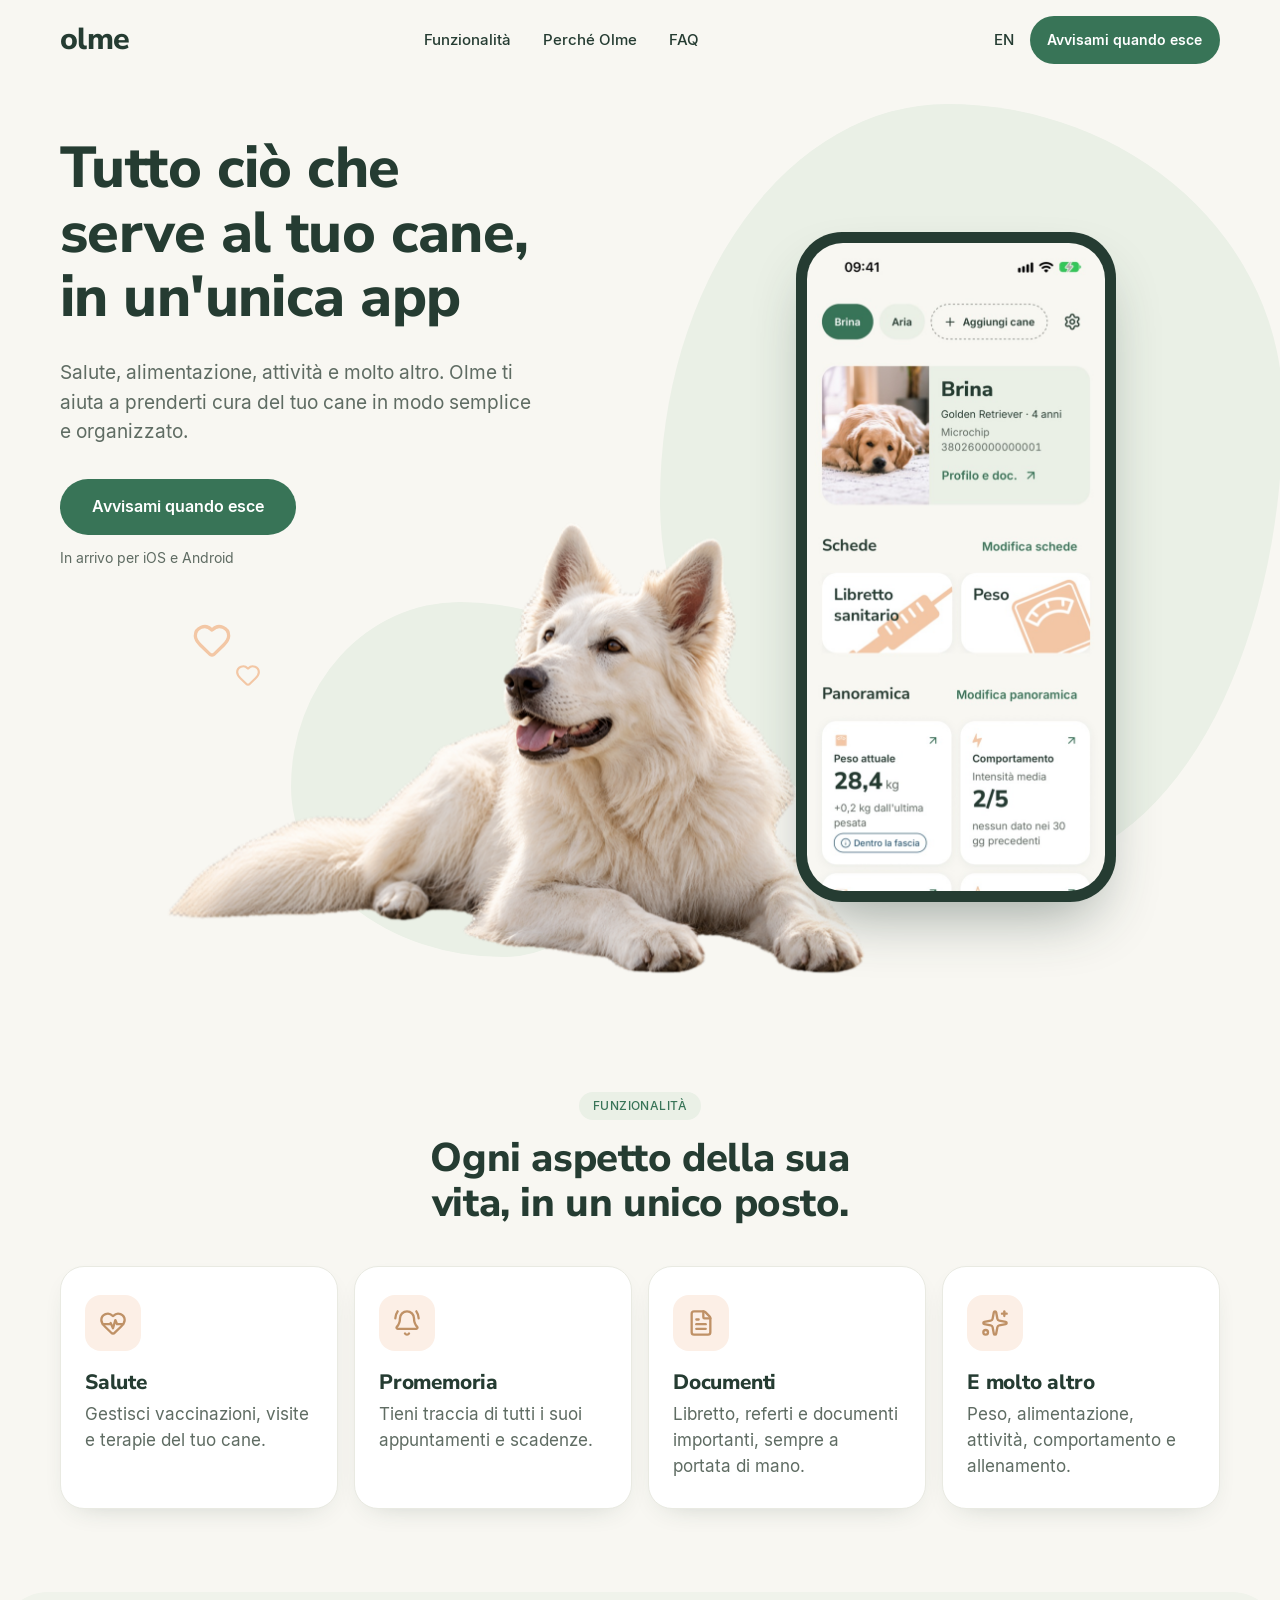
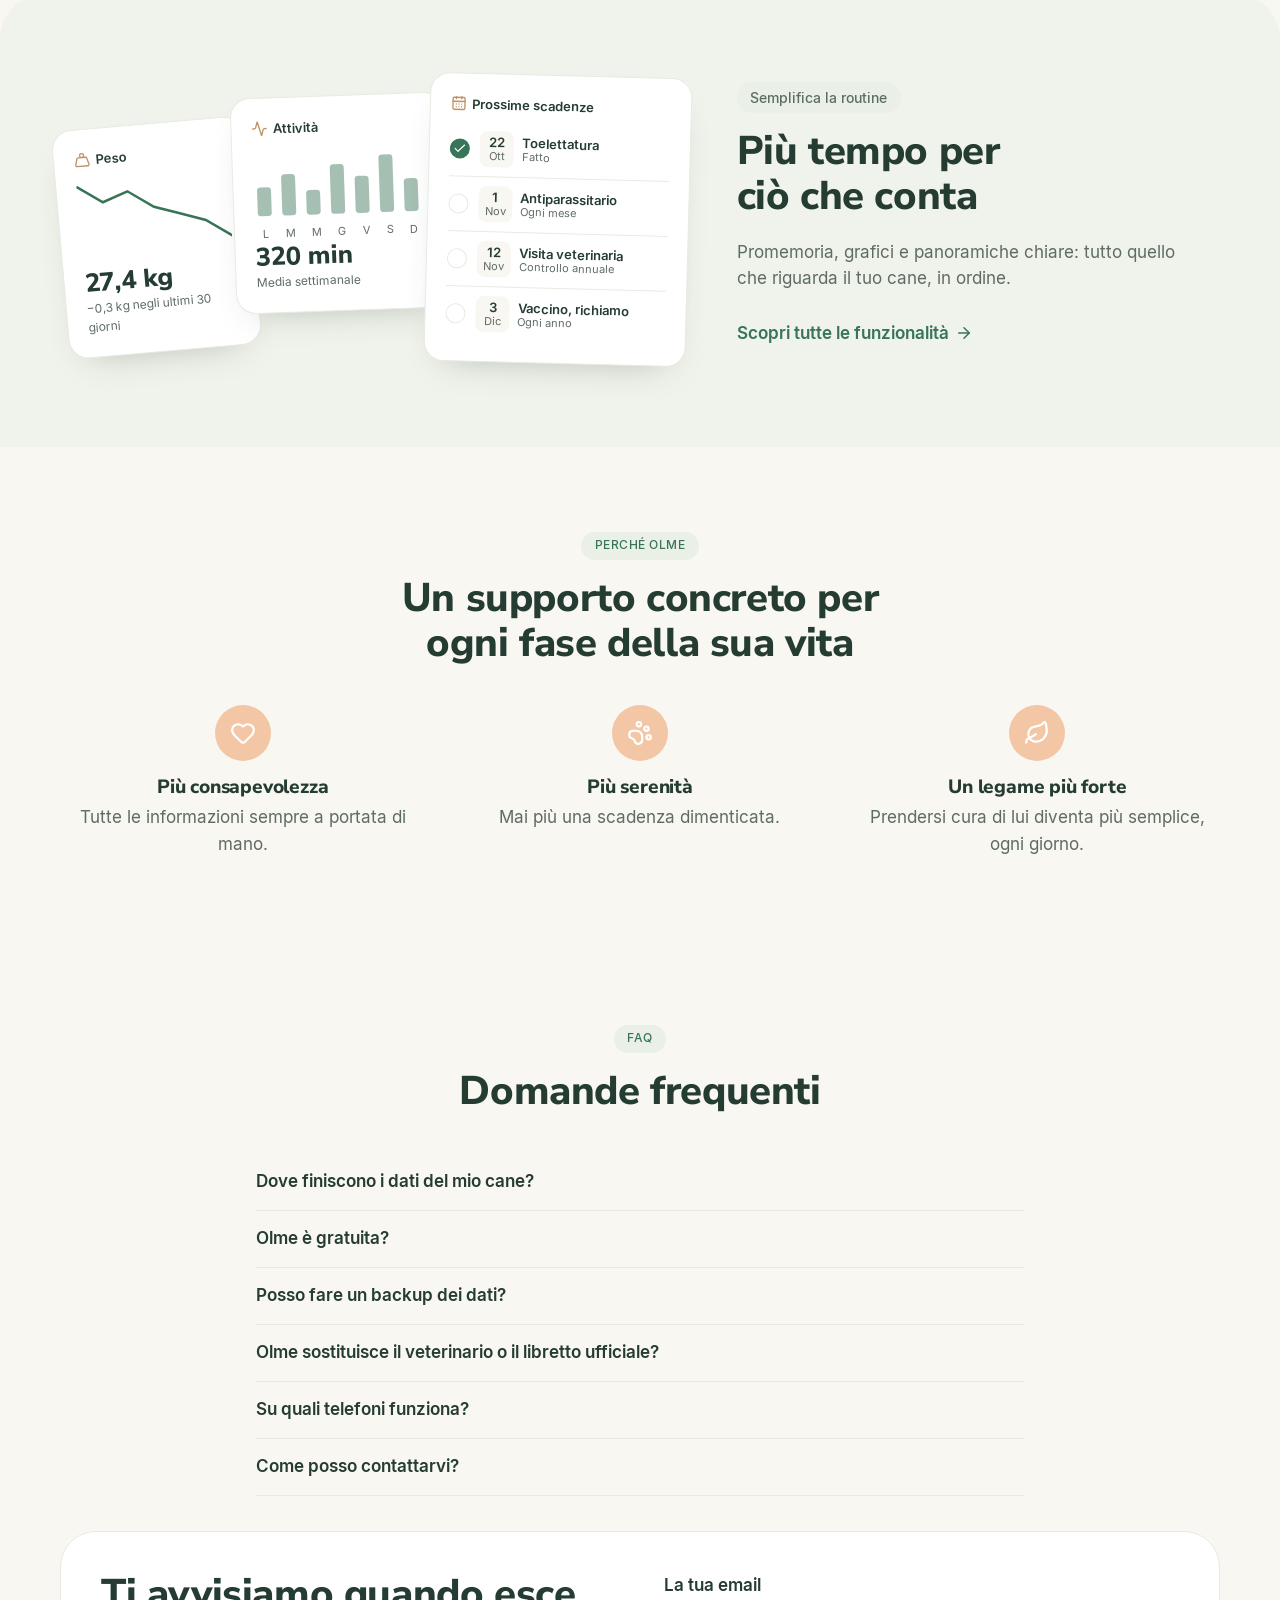
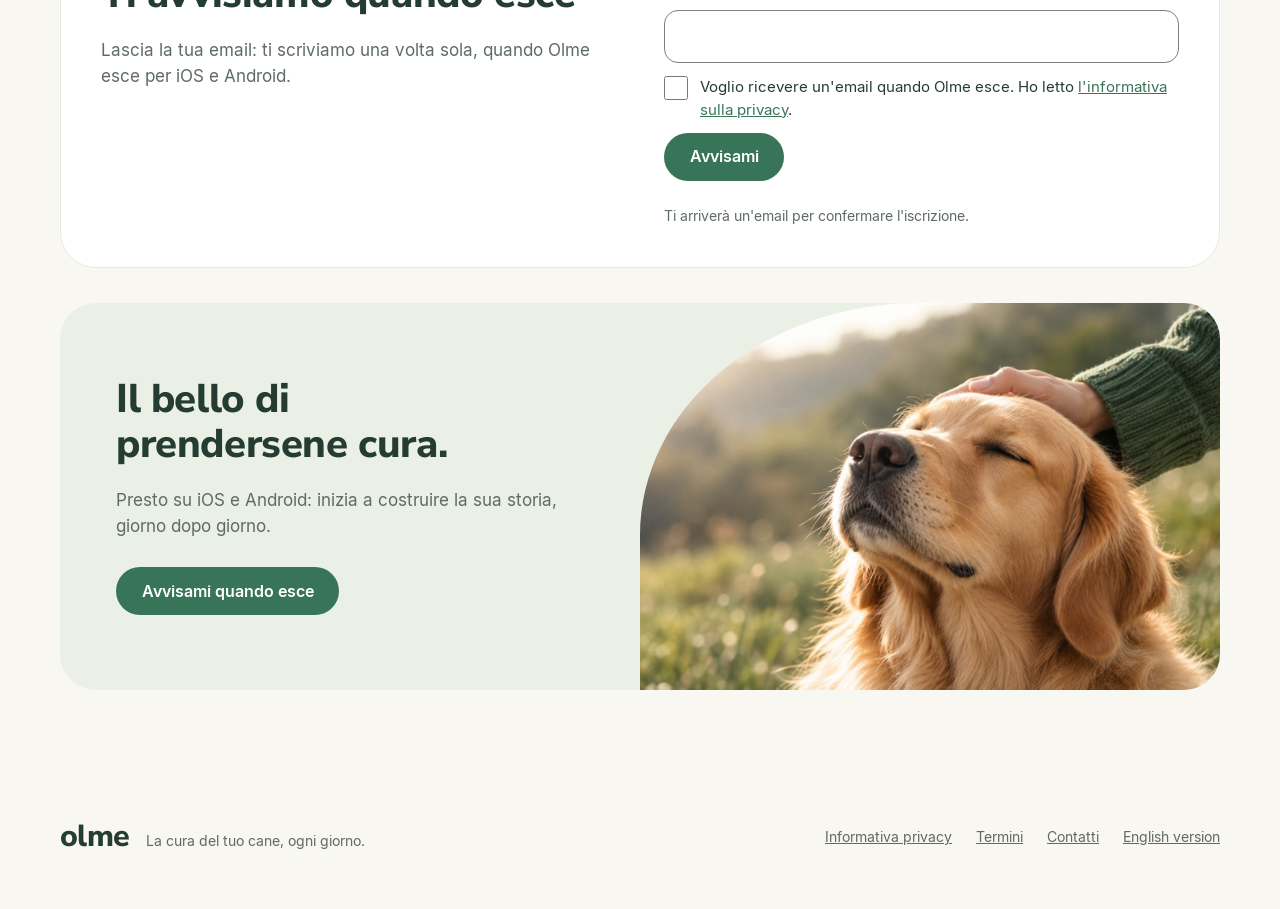
==== commit 8f03181d: "Tighter spacing around the waitlist form Co-Authored-By: Claude Opus 5.5 <noreply@anthropic.com>" ====
--- a/index.html
+++ b/index.html
@@ -29,7 +29,7 @@
 <meta name="twitter:card" content="summary_large_image">
 <link rel="preload" href="fonts/Inter-Regular.ttf" as="font" type="font/ttf" crossorigin>
 <link rel="preload" href="fonts/NunitoSans-ExtraBold.ttf" as="font" type="font/ttf" crossorigin>
-<link rel="stylesheet" href="styles.css?v=f1d77c392a">
+<link rel="stylesheet" href="styles.css?v=3832f37f01">
 <script type="application/ld+json">{"@context":"https://schema.org","@type":"MobileApplication","name":"Olme","operatingSystem":"iOS, Android","applicationCategory":"LifestyleApplication","description":"Il diario digitale del tuo cane: libretto sanitario, peso, agenda con promemoria, alimentazione, comportamento, attività e allenamento. Senza account: i dati restano sul telefono.","inLanguage":"it","url":"https://ariannapopescu.github.io/olme-site/","offers":{"@type":"Offer","price":"0","priceCurrency":"EUR"}}</script>
 <script type="application/ld+json">{"@context":"https://schema.org","@type":"FAQPage","inLanguage":"it","mainEntity":[{"@type":"Question","name":"Dove finiscono i dati del mio cane?","acceptedAnswer":{"@type":"Answer","text":"Restano sul tuo telefono. Olme non ha account né server e non si collega a internet: i dati non vengono inviati a nessuno, nemmeno a chi ha creato l'app."}},{"@type":"Question","name":"Olme è gratuita?","acceptedAnswer":{"@type":"Answer","text":"Sì, Olme è gratuita e non contiene pubblicità né acquisti."}},{"@type":"Question","name":"Posso fare un backup dei dati?","acceptedAnswer":{"@type":"Answer","text":"Sì. Con «Esporta backup» crei un file con tutti i dati, le foto e i documenti, da salvare dove preferisci. Il file non è protetto da password: conservalo in un posto di cui ti fidi."}},{"@type":"Question","name":"Olme sostituisce il veterinario o il libretto ufficiale?","acceptedAnswer":{"@type":"Answer","text":"No. Olme non dà consigli veterinari e non sostituisce il passaporto, i certificati o l'iscrizione del cane all'anagrafe canina."}},{"@type":"Question","name":"Su quali telefoni funziona?","acceptedAnswer":{"@type":"Answer","text":"Olme arriverà presto su iOS e Android."}},{"@type":"Question","name":"Come posso contattarvi?","acceptedAnswer":{"@type":"Answer","text":"Scrivi a olmepet@gmail.com: rispondiamo appena possibile."}}]}</script>
 </head>
--- a/styles.css
+++ b/styles.css
@@ -586,8 +586,15 @@
 
 /* ---------- Waitlist (Italian landing only, ADR-0103) ---------- */
 
+/* Tight spacing around the form: the neighbouring sections give up most of their padding. */
 section.waitlist {
-  padding: clamp(1rem, 0.5rem + 1.5vw, 2rem) 0;
+  padding: 0;
+}
+.faq:has(+ .waitlist) {
+  padding-bottom: clamp(1.5rem, 1rem + 1.5vw, 2.5rem);
+}
+.waitlist + .closing {
+  padding-top: clamp(1.5rem, 1rem + 1.5vw, 2.5rem);
 }
 
 .waitlist__card {
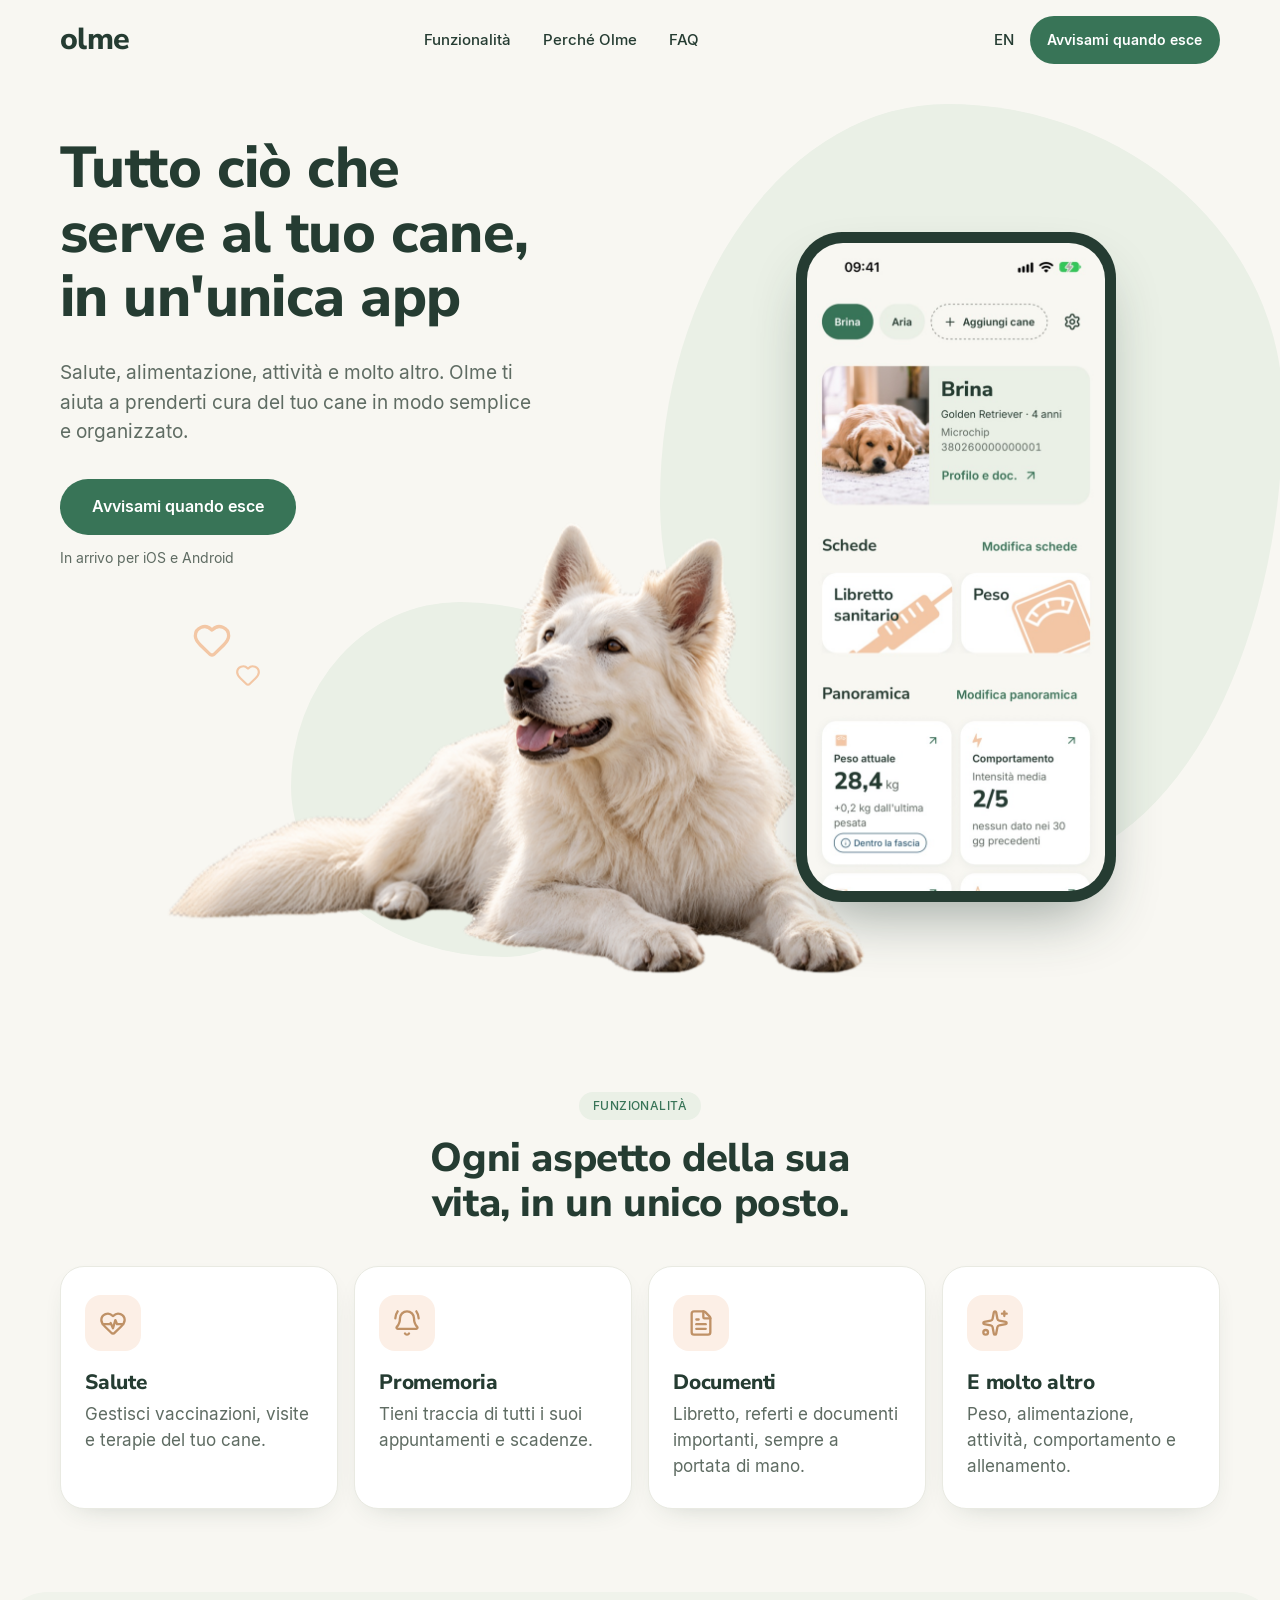
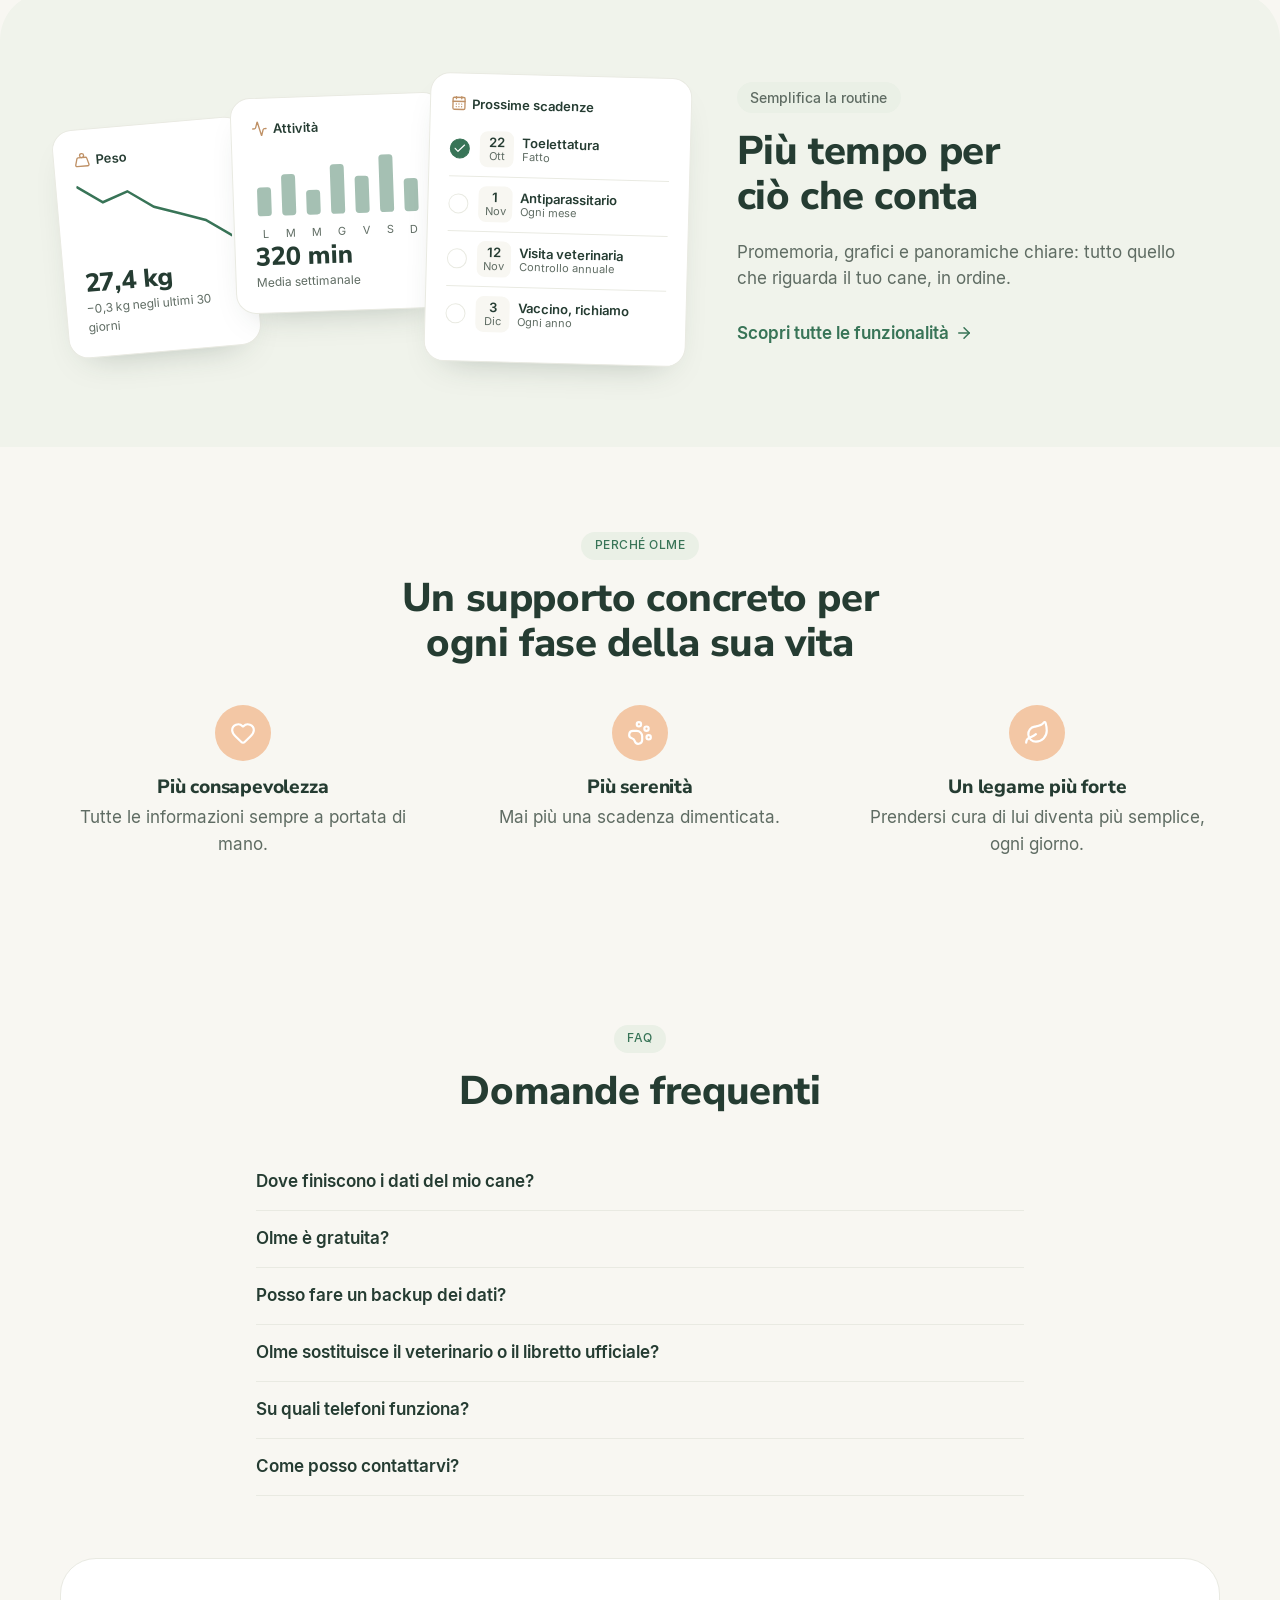
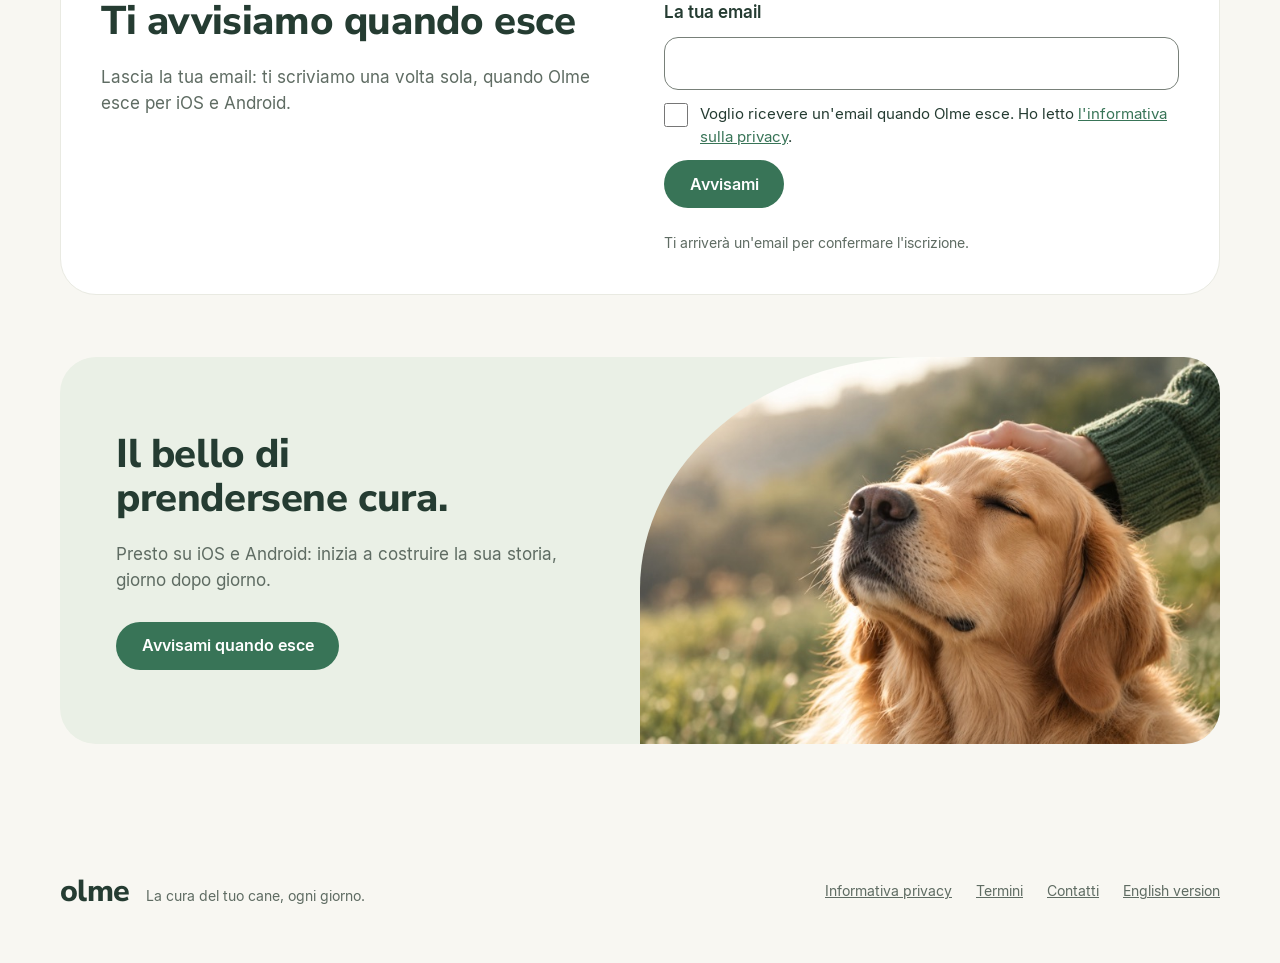
==== commit 3ba9708d: "A bit more room around the waitlist form Co-Authored-By: Claude Opus 5.5 <noreply@anthropic.com>" ====
--- a/index.html
+++ b/index.html
@@ -29,7 +29,7 @@
 <meta name="twitter:card" content="summary_large_image">
 <link rel="preload" href="fonts/Inter-Regular.ttf" as="font" type="font/ttf" crossorigin>
 <link rel="preload" href="fonts/NunitoSans-ExtraBold.ttf" as="font" type="font/ttf" crossorigin>
-<link rel="stylesheet" href="styles.css?v=3832f37f01">
+<link rel="stylesheet" href="styles.css?v=9a68d9ff87">
 <script type="application/ld+json">{"@context":"https://schema.org","@type":"MobileApplication","name":"Olme","operatingSystem":"iOS, Android","applicationCategory":"LifestyleApplication","description":"Il diario digitale del tuo cane: libretto sanitario, peso, agenda con promemoria, alimentazione, comportamento, attività e allenamento. Senza account: i dati restano sul telefono.","inLanguage":"it","url":"https://ariannapopescu.github.io/olme-site/","offers":{"@type":"Offer","price":"0","priceCurrency":"EUR"}}</script>
 <script type="application/ld+json">{"@context":"https://schema.org","@type":"FAQPage","inLanguage":"it","mainEntity":[{"@type":"Question","name":"Dove finiscono i dati del mio cane?","acceptedAnswer":{"@type":"Answer","text":"Restano sul tuo telefono. Olme non ha account né server e non si collega a internet: i dati non vengono inviati a nessuno, nemmeno a chi ha creato l'app."}},{"@type":"Question","name":"Olme è gratuita?","acceptedAnswer":{"@type":"Answer","text":"Sì, Olme è gratuita e non contiene pubblicità né acquisti."}},{"@type":"Question","name":"Posso fare un backup dei dati?","acceptedAnswer":{"@type":"Answer","text":"Sì. Con «Esporta backup» crei un file con tutti i dati, le foto e i documenti, da salvare dove preferisci. Il file non è protetto da password: conservalo in un posto di cui ti fidi."}},{"@type":"Question","name":"Olme sostituisce il veterinario o il libretto ufficiale?","acceptedAnswer":{"@type":"Answer","text":"No. Olme non dà consigli veterinari e non sostituisce il passaporto, i certificati o l'iscrizione del cane all'anagrafe canina."}},{"@type":"Question","name":"Su quali telefoni funziona?","acceptedAnswer":{"@type":"Answer","text":"Olme arriverà presto su iOS e Android."}},{"@type":"Question","name":"Come posso contattarvi?","acceptedAnswer":{"@type":"Answer","text":"Scrivi a olmepet@gmail.com: rispondiamo appena possibile."}}]}</script>
 </head>
--- a/styles.css
+++ b/styles.css
@@ -591,10 +591,10 @@
   padding: 0;
 }
 .faq:has(+ .waitlist) {
-  padding-bottom: clamp(1.5rem, 1rem + 1.5vw, 2.5rem);
+  padding-bottom: clamp(2.5rem, 1.5rem + 3vw, 4rem);
 }
 .waitlist + .closing {
-  padding-top: clamp(1.5rem, 1rem + 1.5vw, 2.5rem);
+  padding-top: clamp(2.5rem, 1.5rem + 3vw, 4rem);
 }
 
 .waitlist__card {
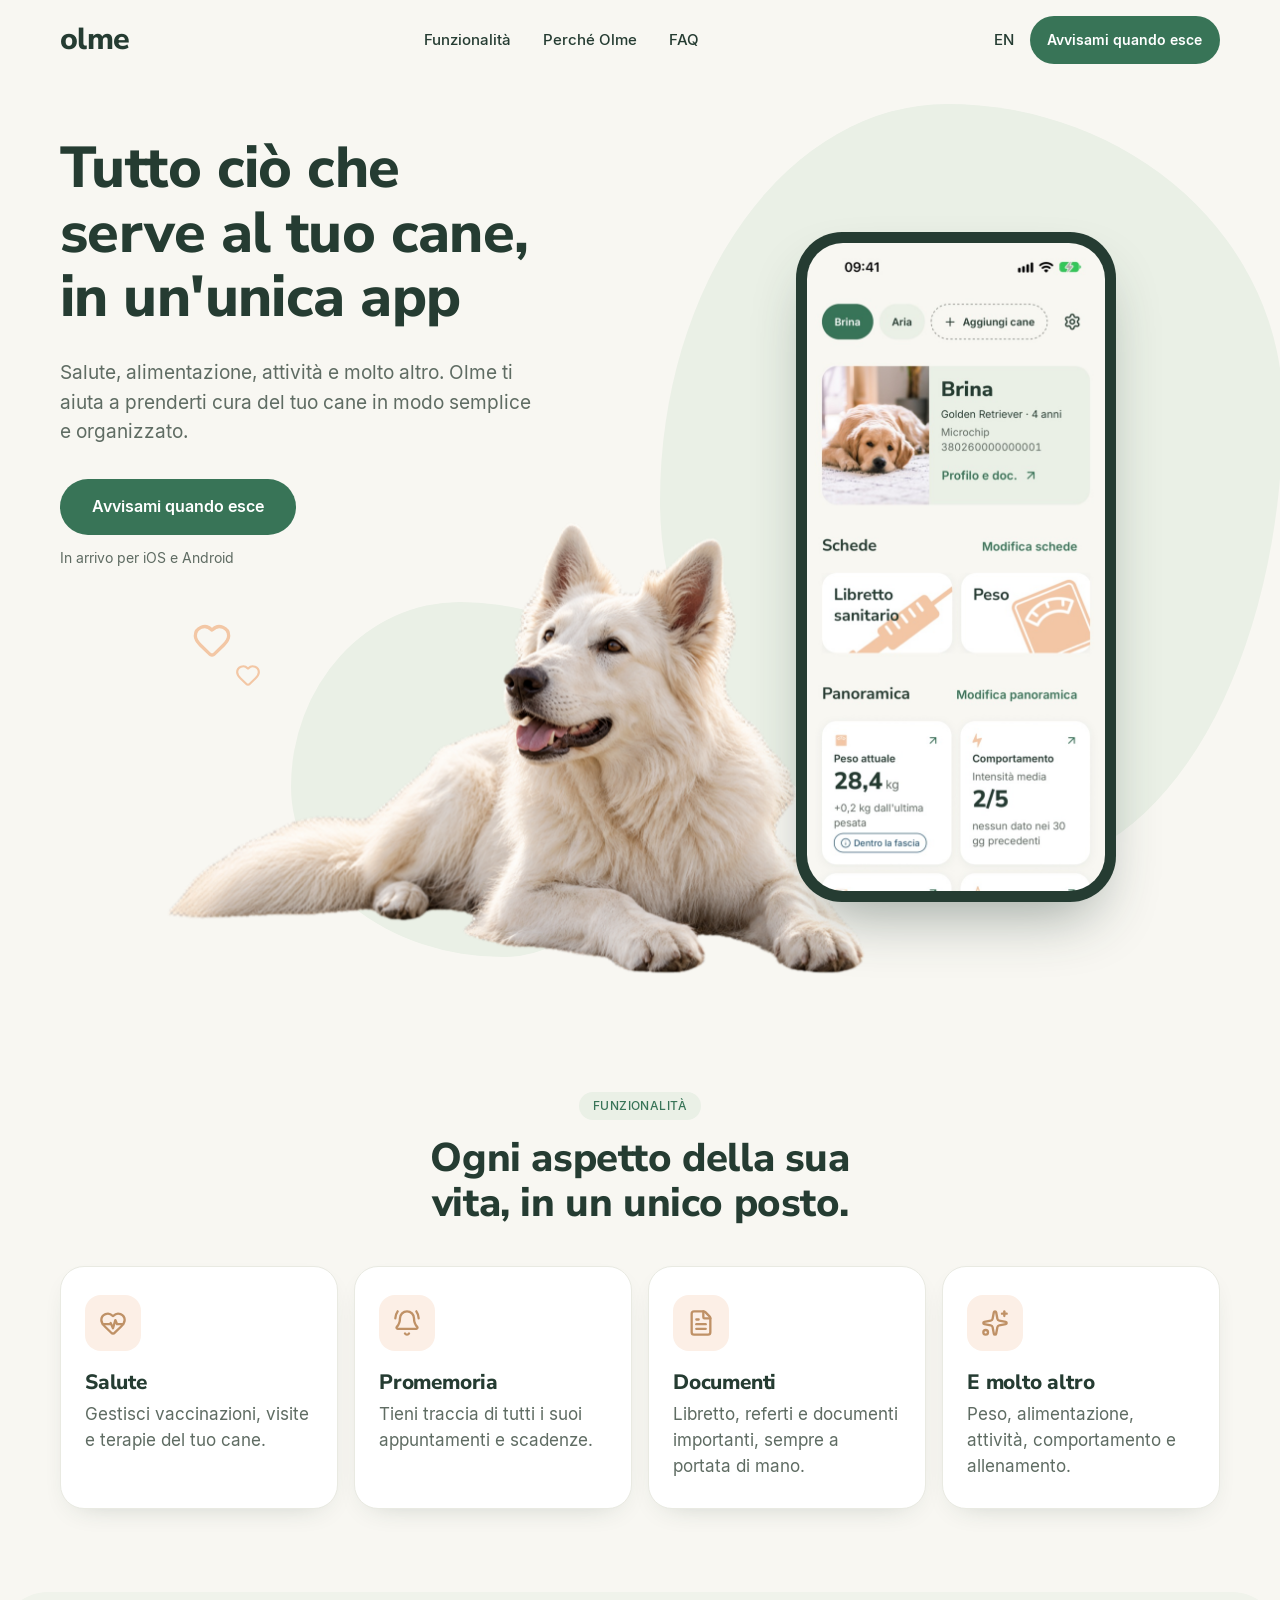
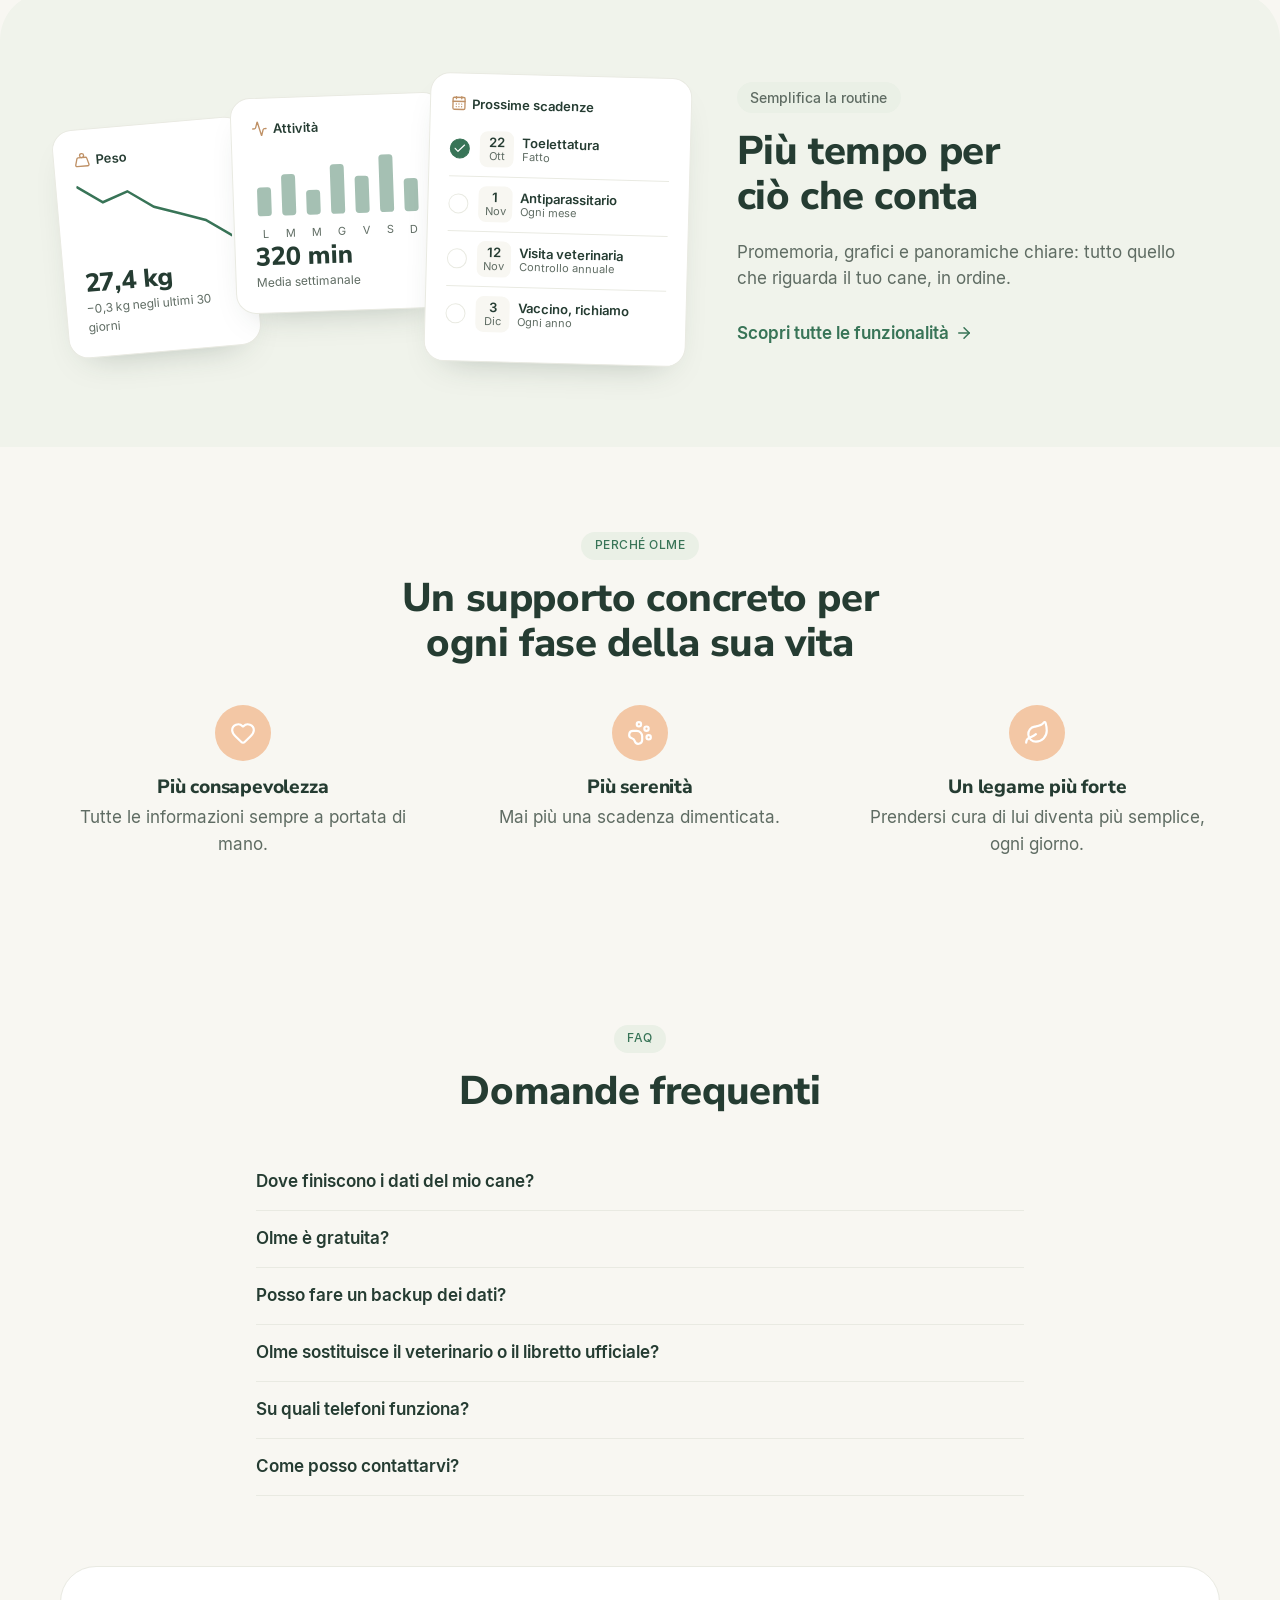
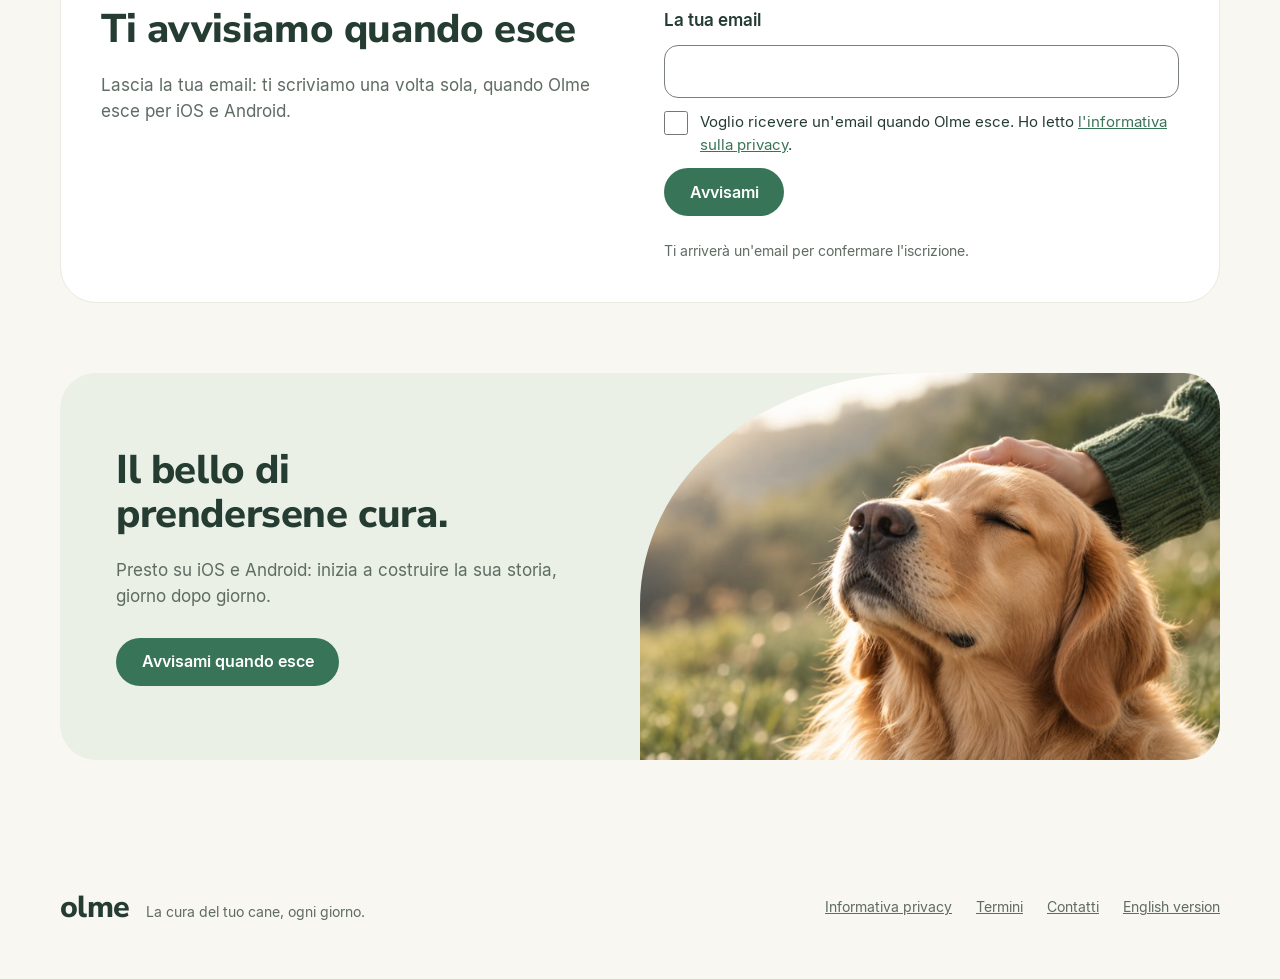
==== commit c9f83ae0: "A little more room around the waitlist form Co-Authored-By: Claude Opus 5.5 <noreply@anthropic.com>" ====
--- a/index.html
+++ b/index.html
@@ -29,7 +29,7 @@
 <meta name="twitter:card" content="summary_large_image">
 <link rel="preload" href="fonts/Inter-Regular.ttf" as="font" type="font/ttf" crossorigin>
 <link rel="preload" href="fonts/NunitoSans-ExtraBold.ttf" as="font" type="font/ttf" crossorigin>
-<link rel="stylesheet" href="styles.css?v=9a68d9ff87">
+<link rel="stylesheet" href="styles.css?v=e20e5b3000">
 <script type="application/ld+json">{"@context":"https://schema.org","@type":"MobileApplication","name":"Olme","operatingSystem":"iOS, Android","applicationCategory":"LifestyleApplication","description":"Il diario digitale del tuo cane: libretto sanitario, peso, agenda con promemoria, alimentazione, comportamento, attività e allenamento. Senza account: i dati restano sul telefono.","inLanguage":"it","url":"https://ariannapopescu.github.io/olme-site/","offers":{"@type":"Offer","price":"0","priceCurrency":"EUR"}}</script>
 <script type="application/ld+json">{"@context":"https://schema.org","@type":"FAQPage","inLanguage":"it","mainEntity":[{"@type":"Question","name":"Dove finiscono i dati del mio cane?","acceptedAnswer":{"@type":"Answer","text":"Restano sul tuo telefono. Olme non ha account né server e non si collega a internet: i dati non vengono inviati a nessuno, nemmeno a chi ha creato l'app."}},{"@type":"Question","name":"Olme è gratuita?","acceptedAnswer":{"@type":"Answer","text":"Sì, Olme è gratuita e non contiene pubblicità né acquisti."}},{"@type":"Question","name":"Posso fare un backup dei dati?","acceptedAnswer":{"@type":"Answer","text":"Sì. Con «Esporta backup» crei un file con tutti i dati, le foto e i documenti, da salvare dove preferisci. Il file non è protetto da password: conservalo in un posto di cui ti fidi."}},{"@type":"Question","name":"Olme sostituisce il veterinario o il libretto ufficiale?","acceptedAnswer":{"@type":"Answer","text":"No. Olme non dà consigli veterinari e non sostituisce il passaporto, i certificati o l'iscrizione del cane all'anagrafe canina."}},{"@type":"Question","name":"Su quali telefoni funziona?","acceptedAnswer":{"@type":"Answer","text":"Olme arriverà presto su iOS e Android."}},{"@type":"Question","name":"Come posso contattarvi?","acceptedAnswer":{"@type":"Answer","text":"Scrivi a olmepet@gmail.com: rispondiamo appena possibile."}}]}</script>
 </head>
--- a/styles.css
+++ b/styles.css
@@ -591,10 +591,10 @@
   padding: 0;
 }
 .faq:has(+ .waitlist) {
-  padding-bottom: clamp(2.5rem, 1.5rem + 3vw, 4rem);
+  padding-bottom: clamp(3rem, 2rem + 3vw, 4.75rem);
 }
 .waitlist + .closing {
-  padding-top: clamp(2.5rem, 1.5rem + 3vw, 4rem);
+  padding-top: clamp(3rem, 2rem + 3vw, 4.75rem);
 }
 
 .waitlist__card {
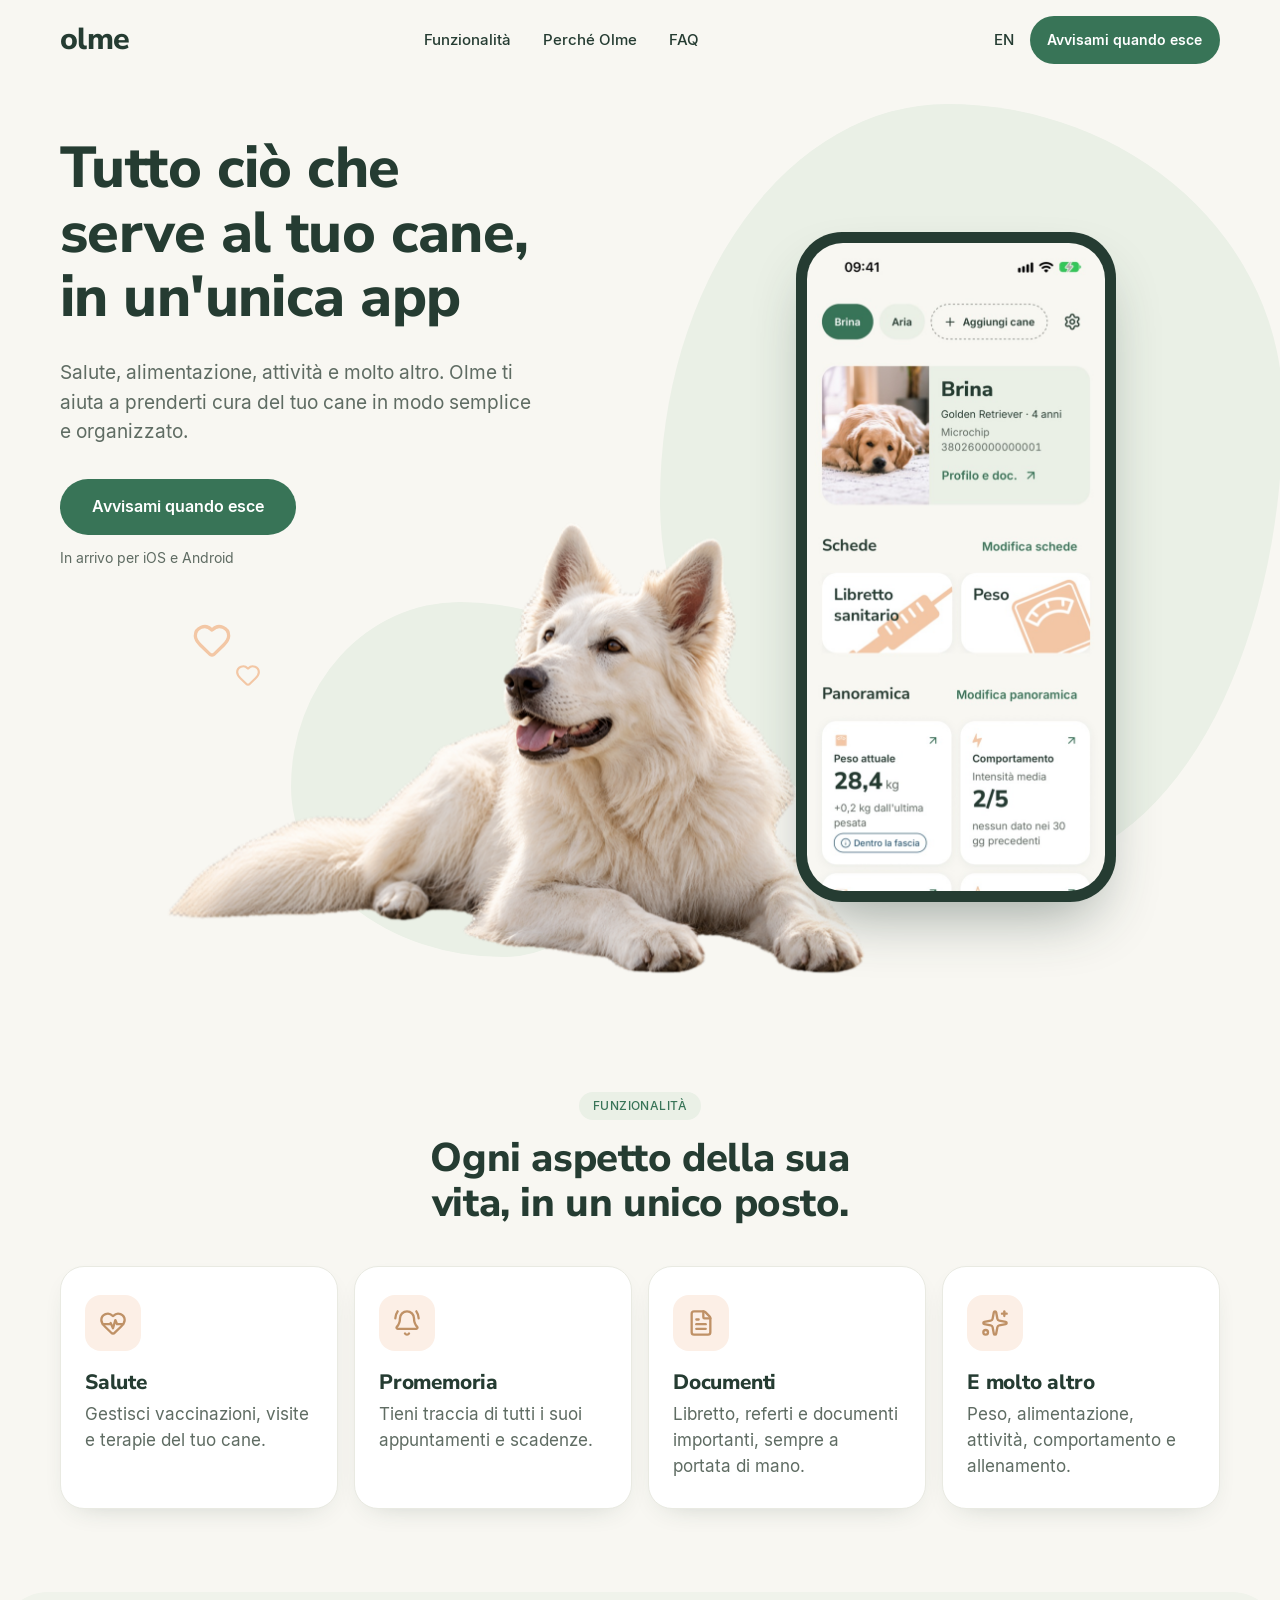
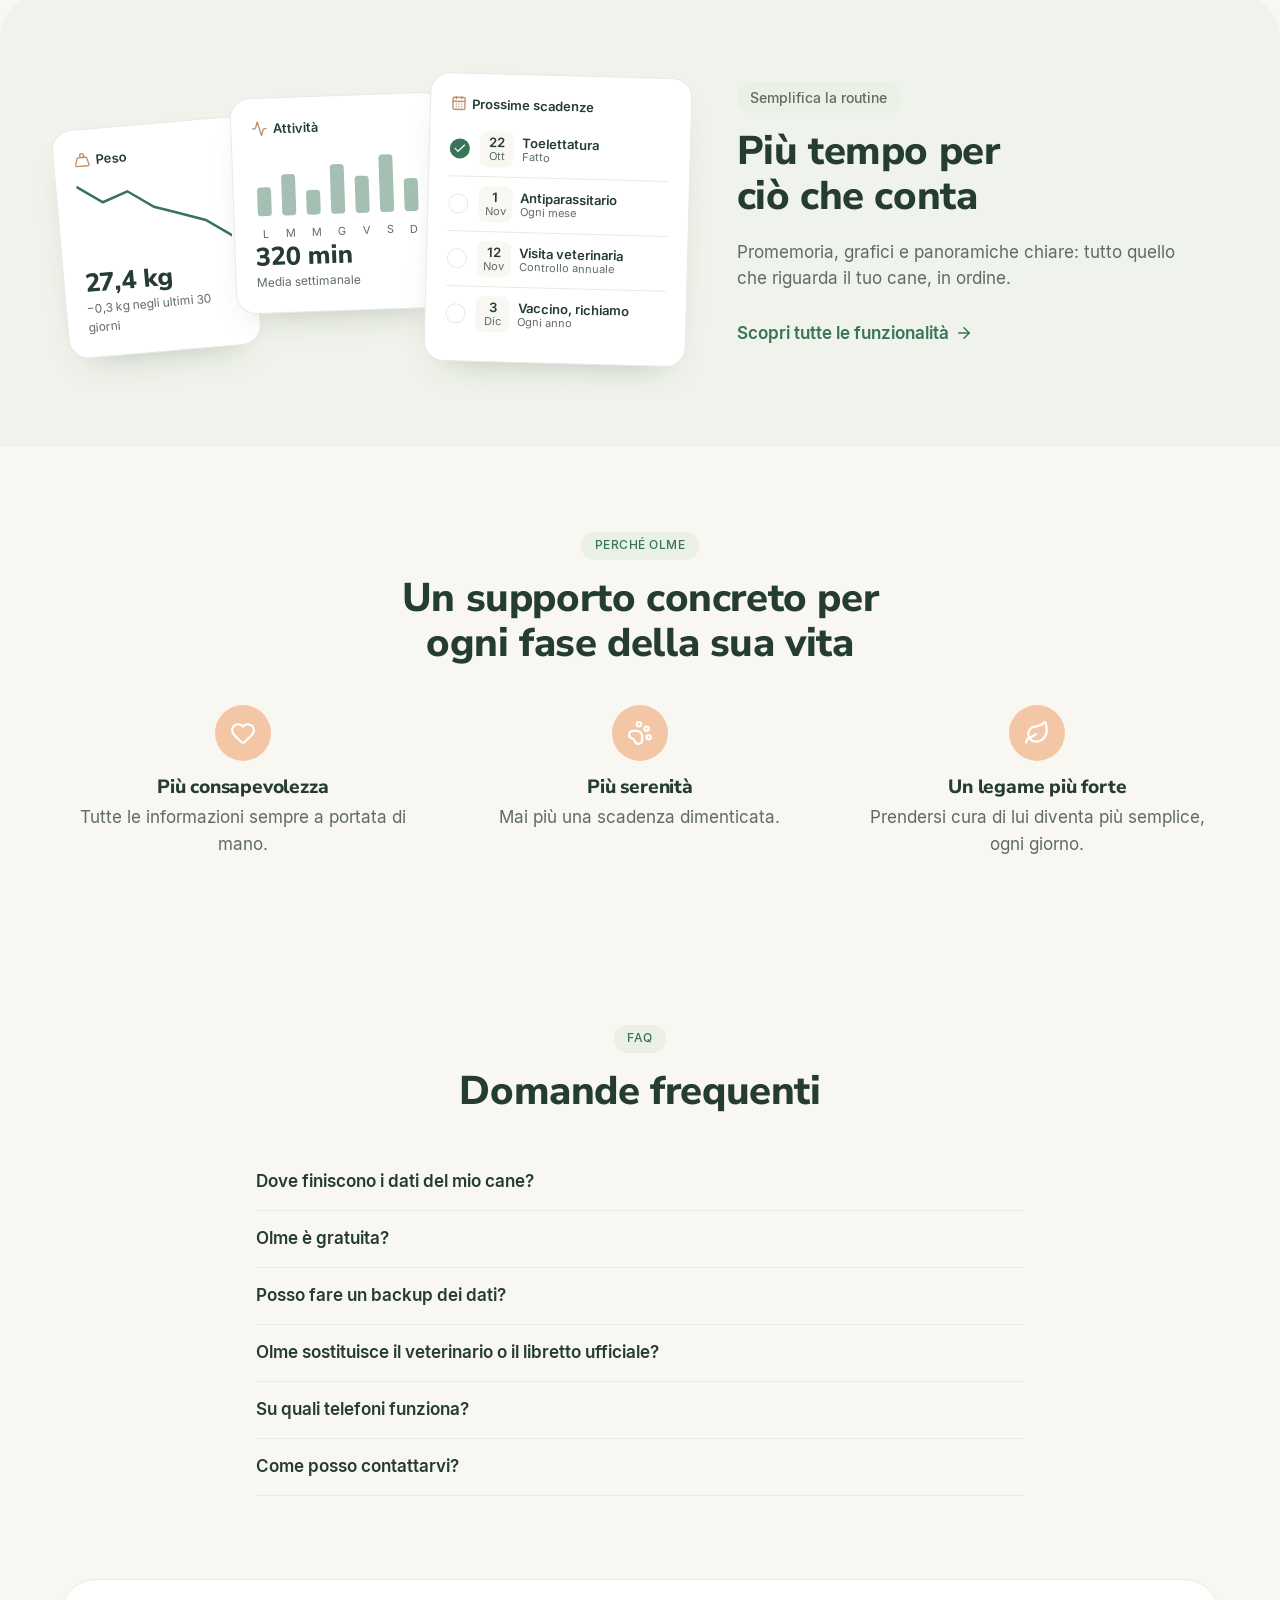
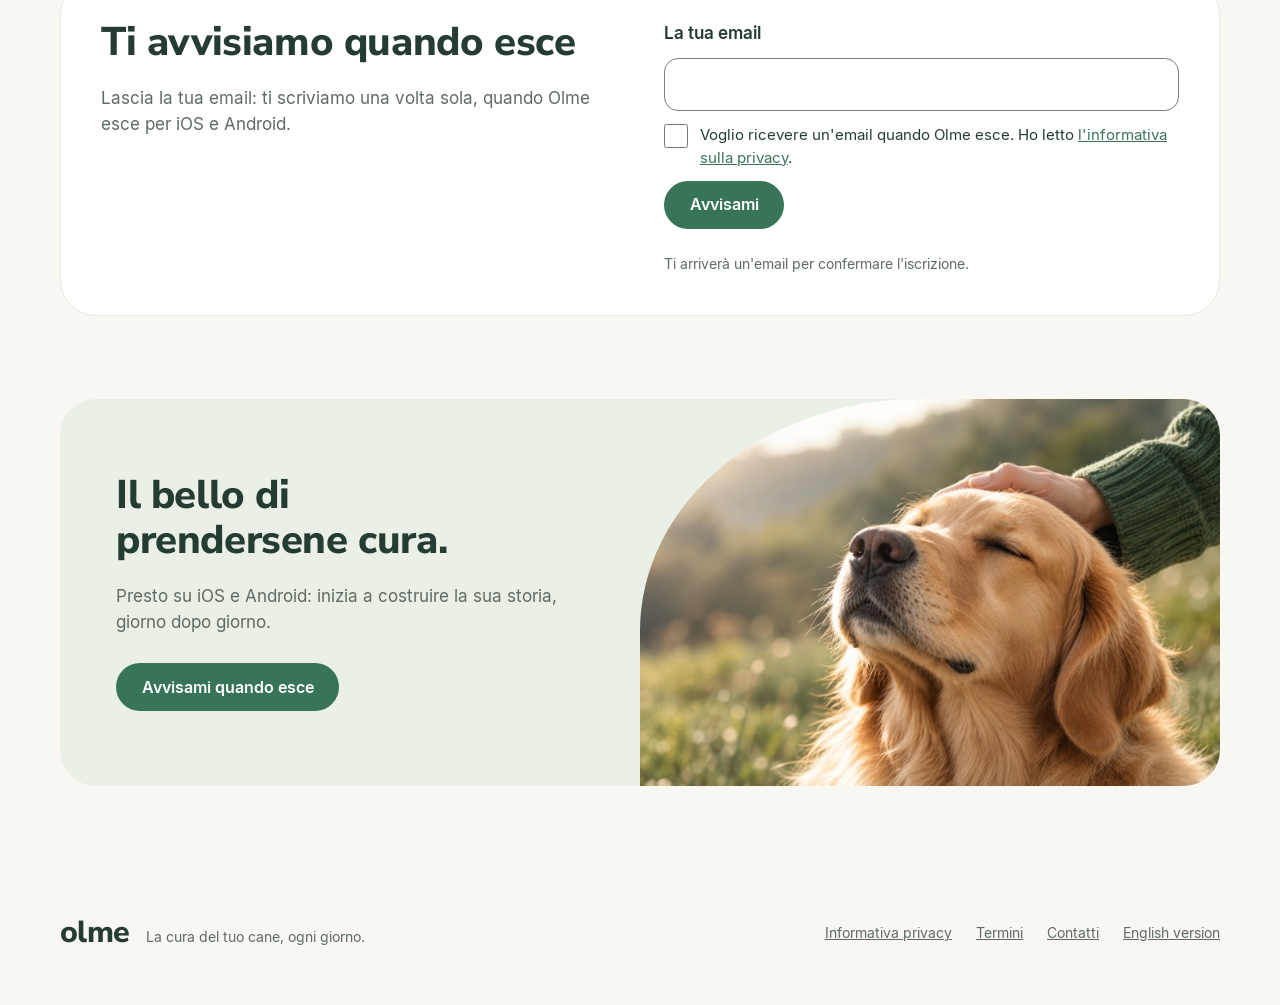
==== commit 9cb6c01f: "5.25rem around the waitlist form Co-Authored-By: Claude Opus 5.5 <noreply@anthropic.com>" ====
--- a/index.html
+++ b/index.html
@@ -29,7 +29,7 @@
 <meta name="twitter:card" content="summary_large_image">
 <link rel="preload" href="fonts/Inter-Regular.ttf" as="font" type="font/ttf" crossorigin>
 <link rel="preload" href="fonts/NunitoSans-ExtraBold.ttf" as="font" type="font/ttf" crossorigin>
-<link rel="stylesheet" href="styles.css?v=e20e5b3000">
+<link rel="stylesheet" href="styles.css?v=33959f04d6">
 <script type="application/ld+json">{"@context":"https://schema.org","@type":"MobileApplication","name":"Olme","operatingSystem":"iOS, Android","applicationCategory":"LifestyleApplication","description":"Il diario digitale del tuo cane: libretto sanitario, peso, agenda con promemoria, alimentazione, comportamento, attività e allenamento. Senza account: i dati restano sul telefono.","inLanguage":"it","url":"https://ariannapopescu.github.io/olme-site/","offers":{"@type":"Offer","price":"0","priceCurrency":"EUR"}}</script>
 <script type="application/ld+json">{"@context":"https://schema.org","@type":"FAQPage","inLanguage":"it","mainEntity":[{"@type":"Question","name":"Dove finiscono i dati del mio cane?","acceptedAnswer":{"@type":"Answer","text":"Restano sul tuo telefono. Olme non ha account né server e non si collega a internet: i dati non vengono inviati a nessuno, nemmeno a chi ha creato l'app."}},{"@type":"Question","name":"Olme è gratuita?","acceptedAnswer":{"@type":"Answer","text":"Sì, Olme è gratuita e non contiene pubblicità né acquisti."}},{"@type":"Question","name":"Posso fare un backup dei dati?","acceptedAnswer":{"@type":"Answer","text":"Sì. Con «Esporta backup» crei un file con tutti i dati, le foto e i documenti, da salvare dove preferisci. Il file non è protetto da password: conservalo in un posto di cui ti fidi."}},{"@type":"Question","name":"Olme sostituisce il veterinario o il libretto ufficiale?","acceptedAnswer":{"@type":"Answer","text":"No. Olme non dà consigli veterinari e non sostituisce il passaporto, i certificati o l'iscrizione del cane all'anagrafe canina."}},{"@type":"Question","name":"Su quali telefoni funziona?","acceptedAnswer":{"@type":"Answer","text":"Olme arriverà presto su iOS e Android."}},{"@type":"Question","name":"Come posso contattarvi?","acceptedAnswer":{"@type":"Answer","text":"Scrivi a olmepet@gmail.com: rispondiamo appena possibile."}}]}</script>
 </head>
--- a/styles.css
+++ b/styles.css
@@ -591,10 +591,10 @@
   padding: 0;
 }
 .faq:has(+ .waitlist) {
-  padding-bottom: clamp(3rem, 2rem + 3vw, 4.75rem);
+  padding-bottom: clamp(3rem, 2rem + 4vw, 5.25rem);
 }
 .waitlist + .closing {
-  padding-top: clamp(3rem, 2rem + 3vw, 4.75rem);
+  padding-top: clamp(3rem, 2rem + 4vw, 5.25rem);
 }
 
 .waitlist__card {
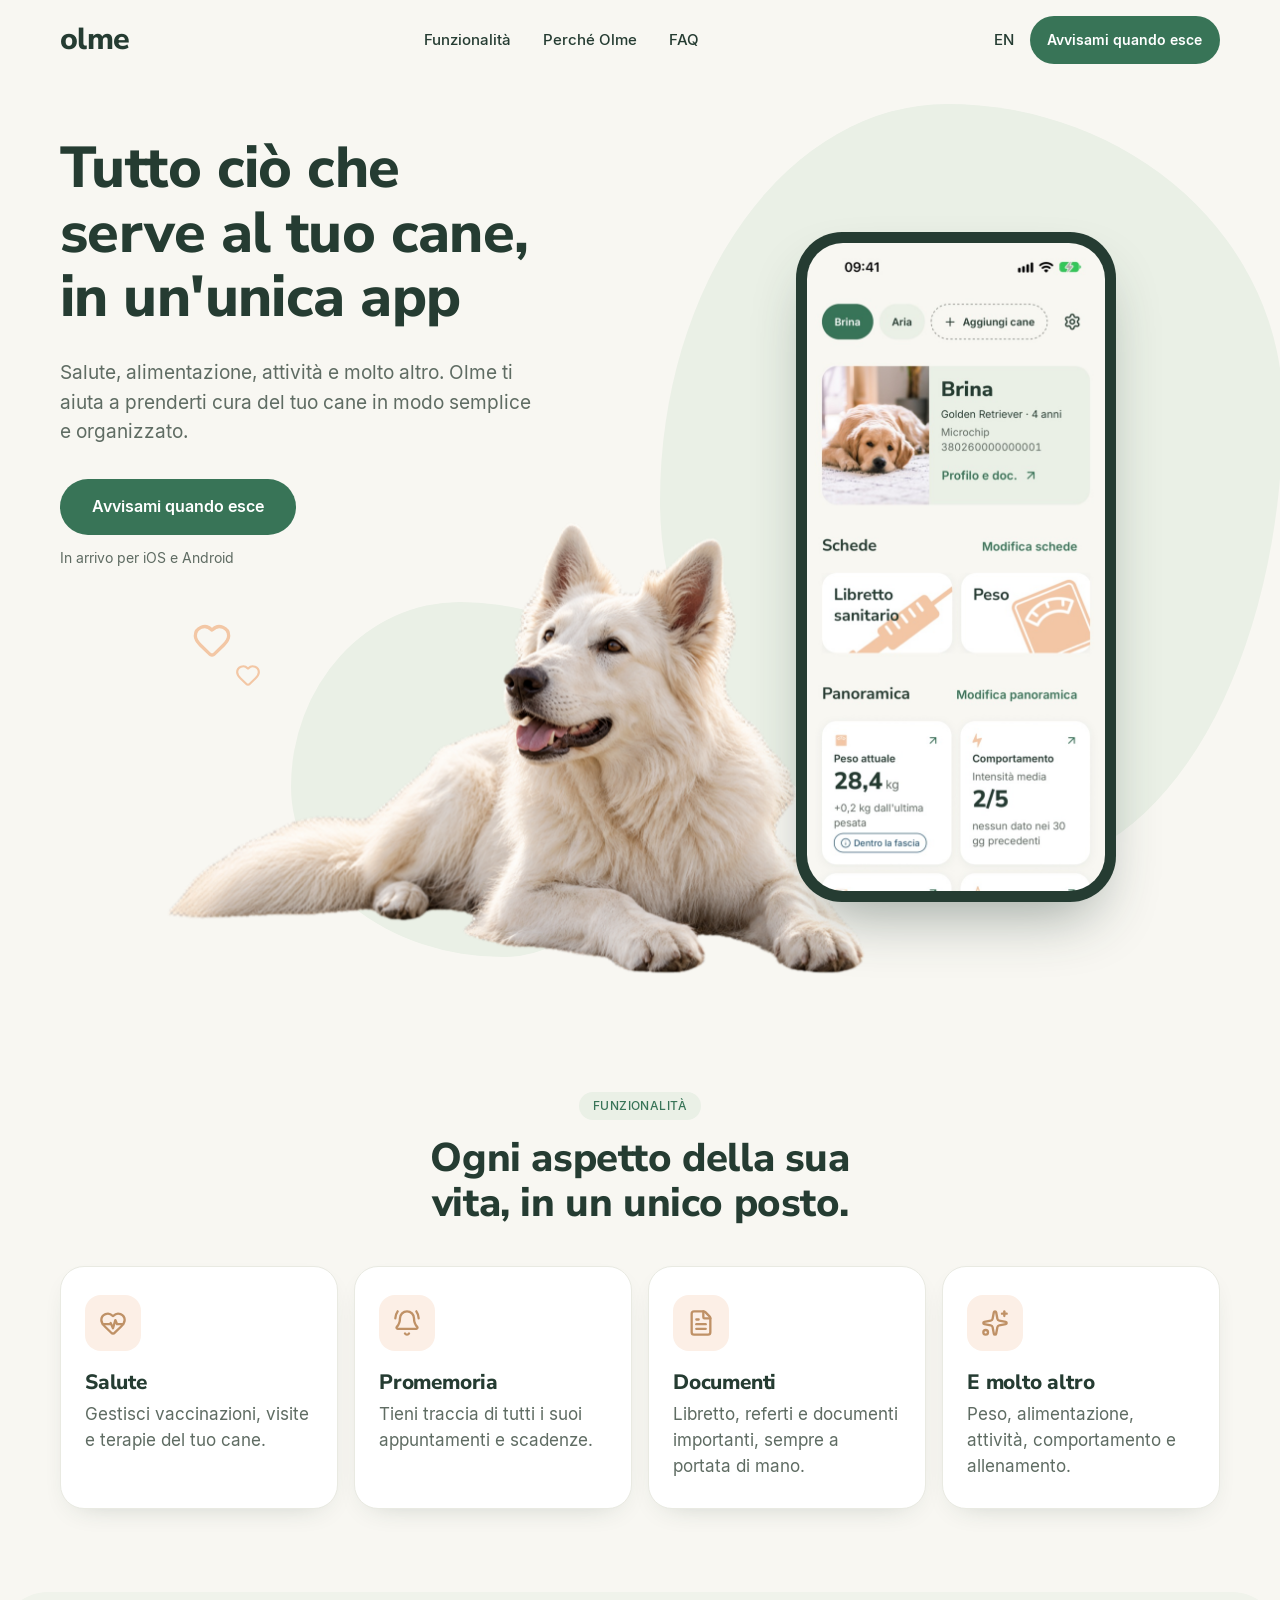
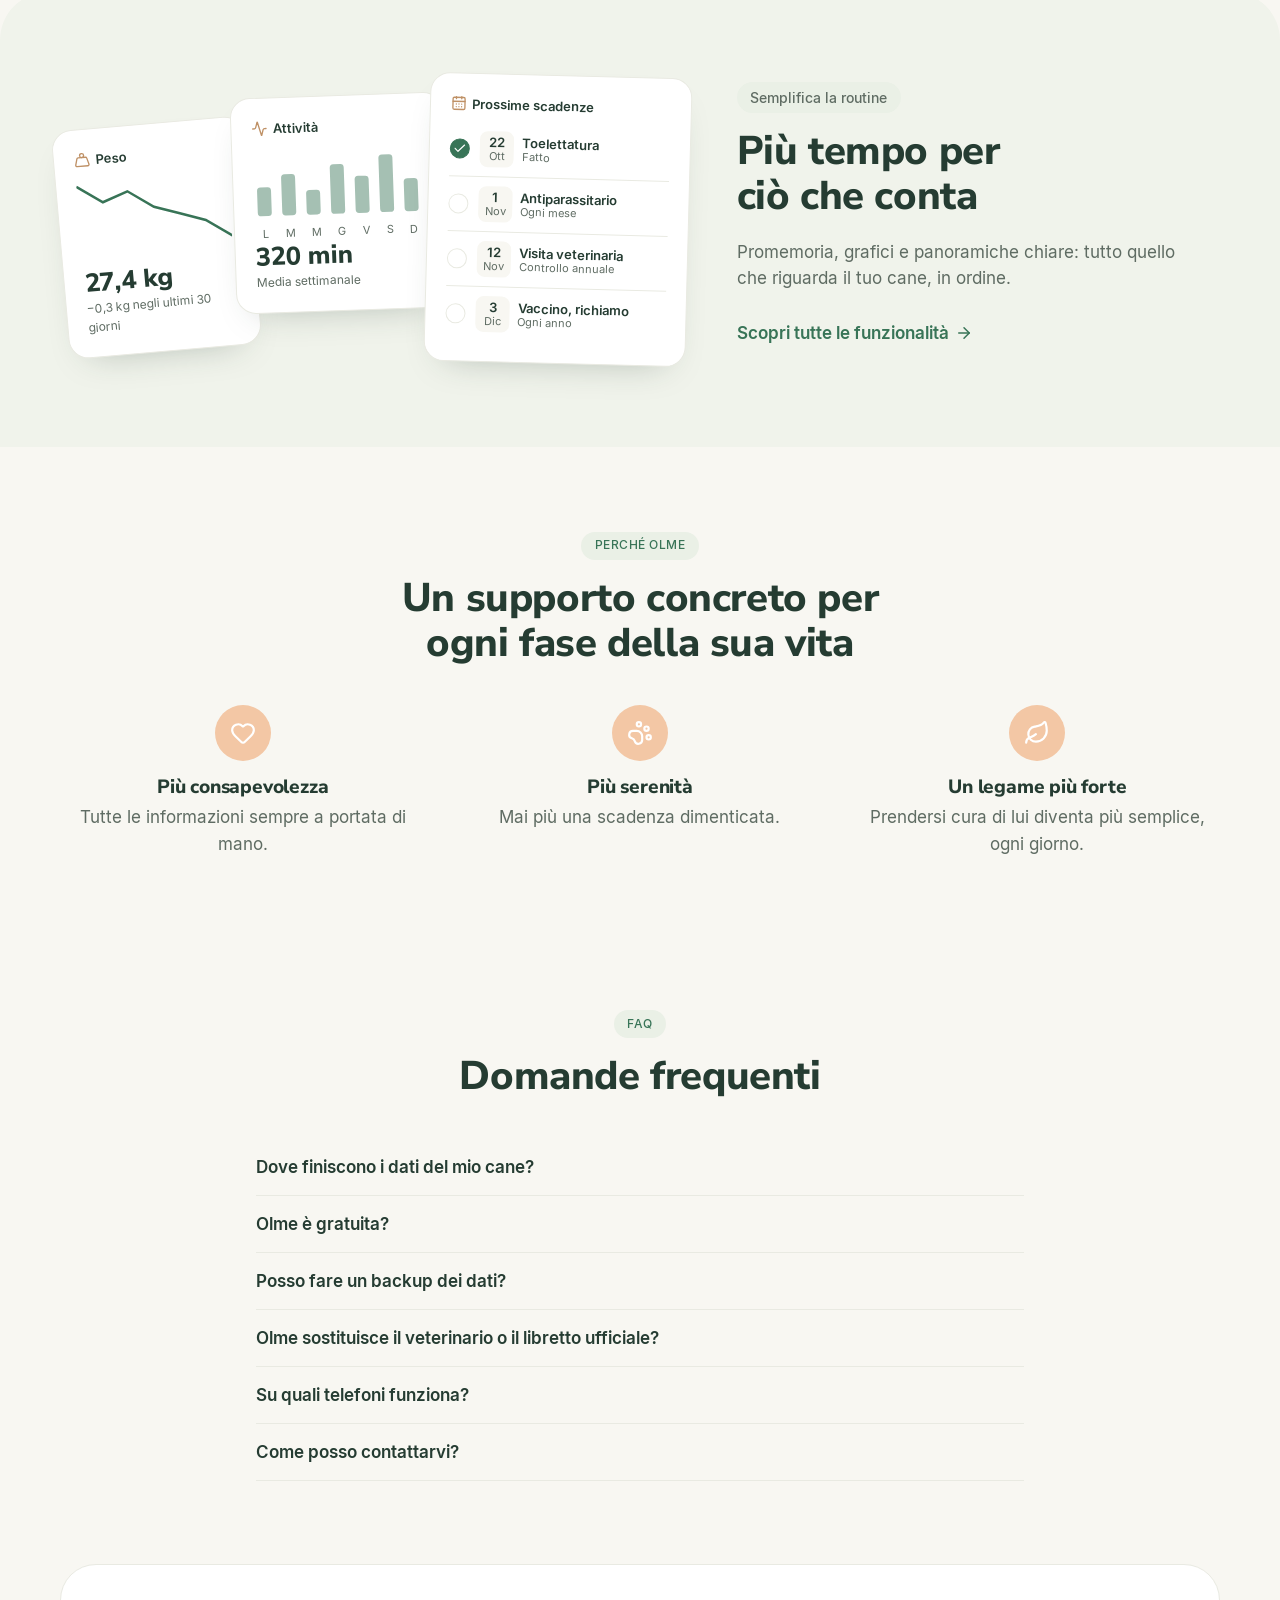
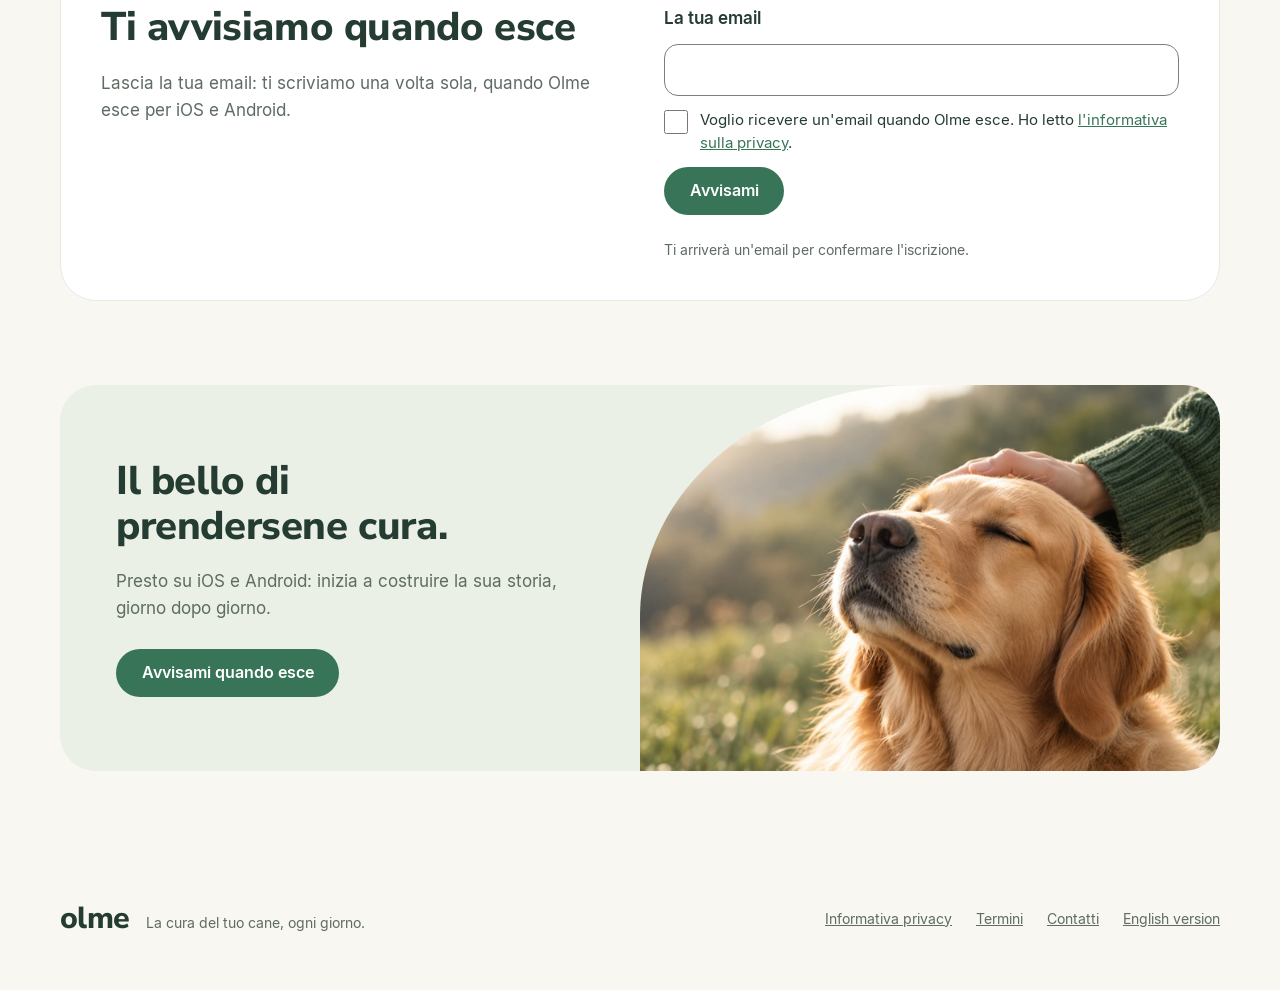
==== commit adc51cc1: "5.5rem around the waitlist form, less room above the FAQ Co-Authored-By: Claude Opus 5.5 <noreply@an" ====
--- a/index.html
+++ b/index.html
@@ -29,7 +29,7 @@
 <meta name="twitter:card" content="summary_large_image">
 <link rel="preload" href="fonts/Inter-Regular.ttf" as="font" type="font/ttf" crossorigin>
 <link rel="preload" href="fonts/NunitoSans-ExtraBold.ttf" as="font" type="font/ttf" crossorigin>
-<link rel="stylesheet" href="styles.css?v=33959f04d6">
+<link rel="stylesheet" href="styles.css?v=cf2bbf9557">
 <script type="application/ld+json">{"@context":"https://schema.org","@type":"MobileApplication","name":"Olme","operatingSystem":"iOS, Android","applicationCategory":"LifestyleApplication","description":"Il diario digitale del tuo cane: libretto sanitario, peso, agenda con promemoria, alimentazione, comportamento, attività e allenamento. Senza account: i dati restano sul telefono.","inLanguage":"it","url":"https://ariannapopescu.github.io/olme-site/","offers":{"@type":"Offer","price":"0","priceCurrency":"EUR"}}</script>
 <script type="application/ld+json">{"@context":"https://schema.org","@type":"FAQPage","inLanguage":"it","mainEntity":[{"@type":"Question","name":"Dove finiscono i dati del mio cane?","acceptedAnswer":{"@type":"Answer","text":"Restano sul tuo telefono. Olme non ha account né server e non si collega a internet: i dati non vengono inviati a nessuno, nemmeno a chi ha creato l'app."}},{"@type":"Question","name":"Olme è gratuita?","acceptedAnswer":{"@type":"Answer","text":"Sì, Olme è gratuita e non contiene pubblicità né acquisti."}},{"@type":"Question","name":"Posso fare un backup dei dati?","acceptedAnswer":{"@type":"Answer","text":"Sì. Con «Esporta backup» crei un file con tutti i dati, le foto e i documenti, da salvare dove preferisci. Il file non è protetto da password: conservalo in un posto di cui ti fidi."}},{"@type":"Question","name":"Olme sostituisce il veterinario o il libretto ufficiale?","acceptedAnswer":{"@type":"Answer","text":"No. Olme non dà consigli veterinari e non sostituisce il passaporto, i certificati o l'iscrizione del cane all'anagrafe canina."}},{"@type":"Question","name":"Su quali telefoni funziona?","acceptedAnswer":{"@type":"Answer","text":"Olme arriverà presto su iOS e Android."}},{"@type":"Question","name":"Come posso contattarvi?","acceptedAnswer":{"@type":"Answer","text":"Scrivi a olmepet@gmail.com: rispondiamo appena possibile."}}]}</script>
 </head>
--- a/styles.css
+++ b/styles.css
@@ -565,6 +565,9 @@
 
 /* ---------- FAQ ---------- */
 
+.faq {
+  padding-top: clamp(2.5rem, 1.5rem + 3.5vw, 4.5rem);
+}
 .faq__wrap {
   max-width: 48rem;
 }
@@ -586,15 +589,9 @@
 
 /* ---------- Waitlist (Italian landing only, ADR-0103) ---------- */
 
-/* Tight spacing around the form: the neighbouring sections give up most of their padding. */
+/* The form takes the usual section spacing from its neighbours, not its own on top. */
 section.waitlist {
   padding: 0;
-}
-.faq:has(+ .waitlist) {
-  padding-bottom: clamp(3rem, 2rem + 4vw, 5.25rem);
-}
-.waitlist + .closing {
-  padding-top: clamp(3rem, 2rem + 4vw, 5.25rem);
 }
 
 .waitlist__card {
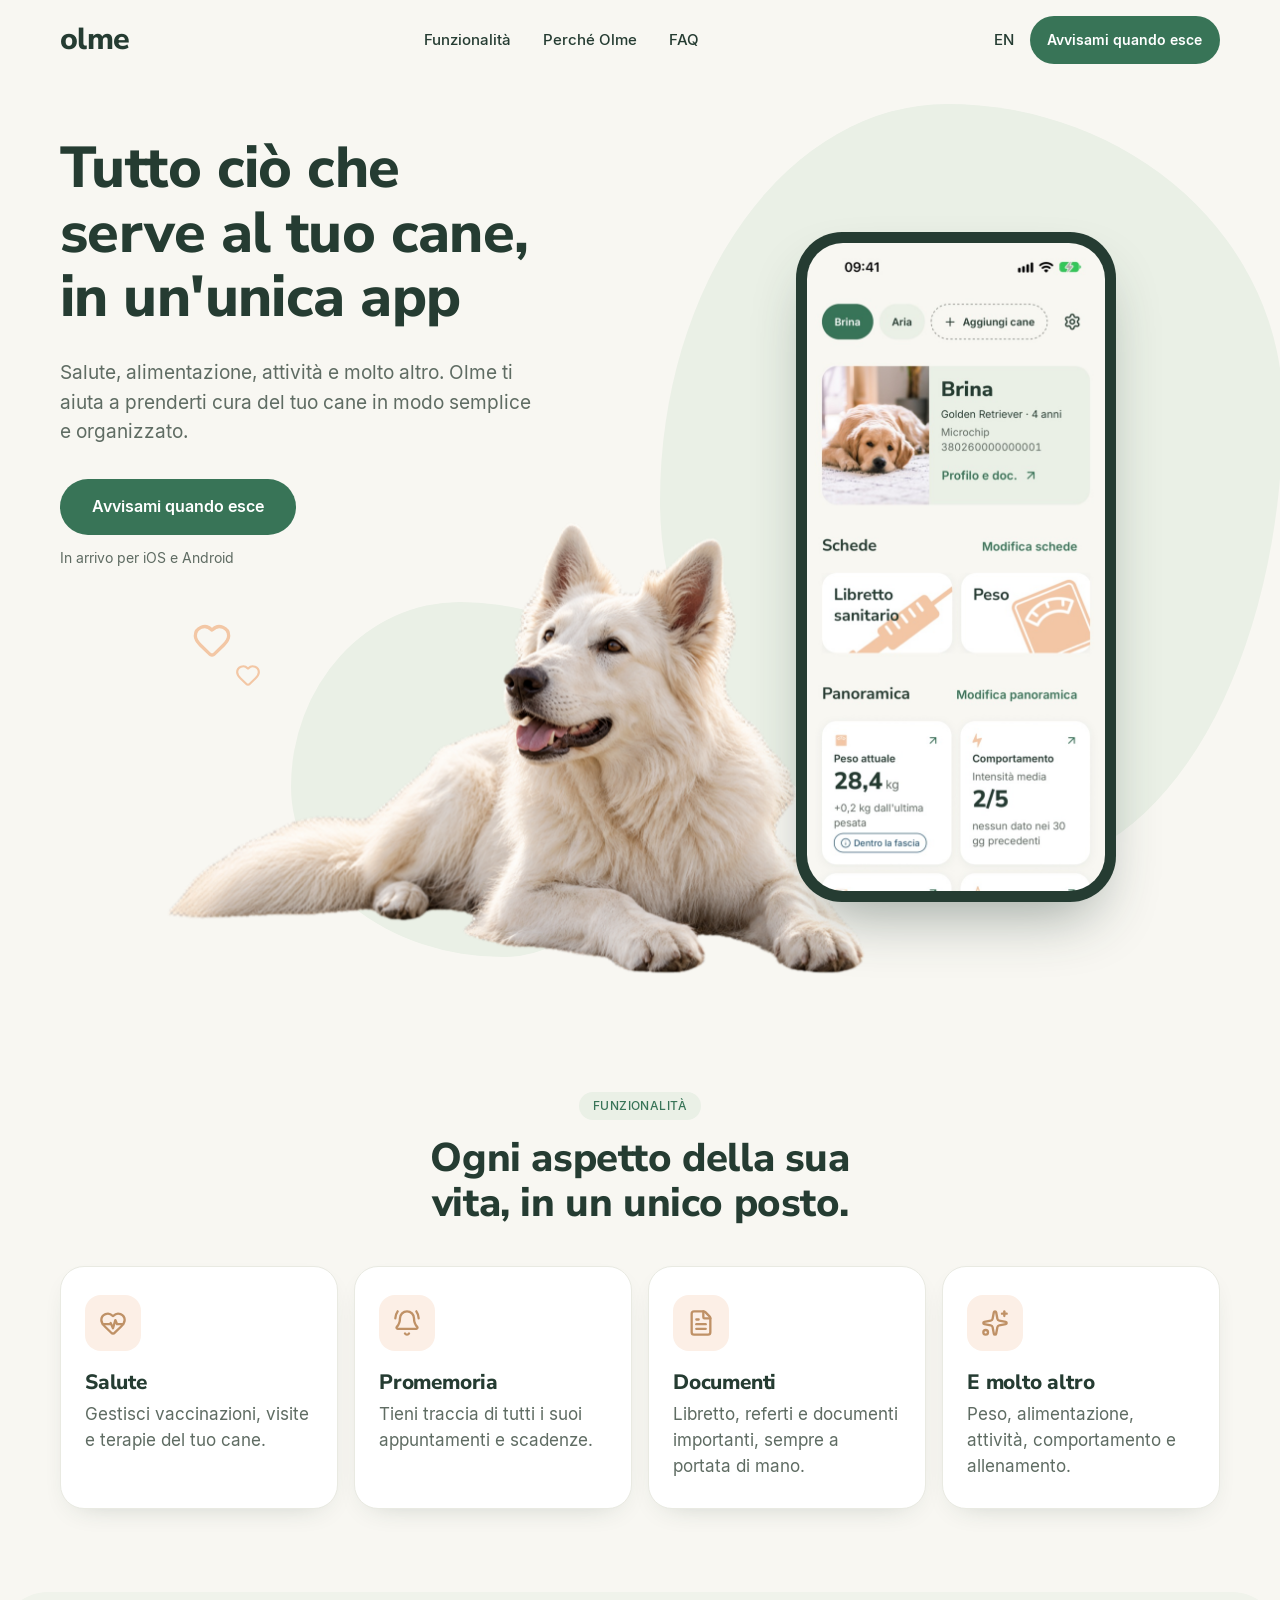
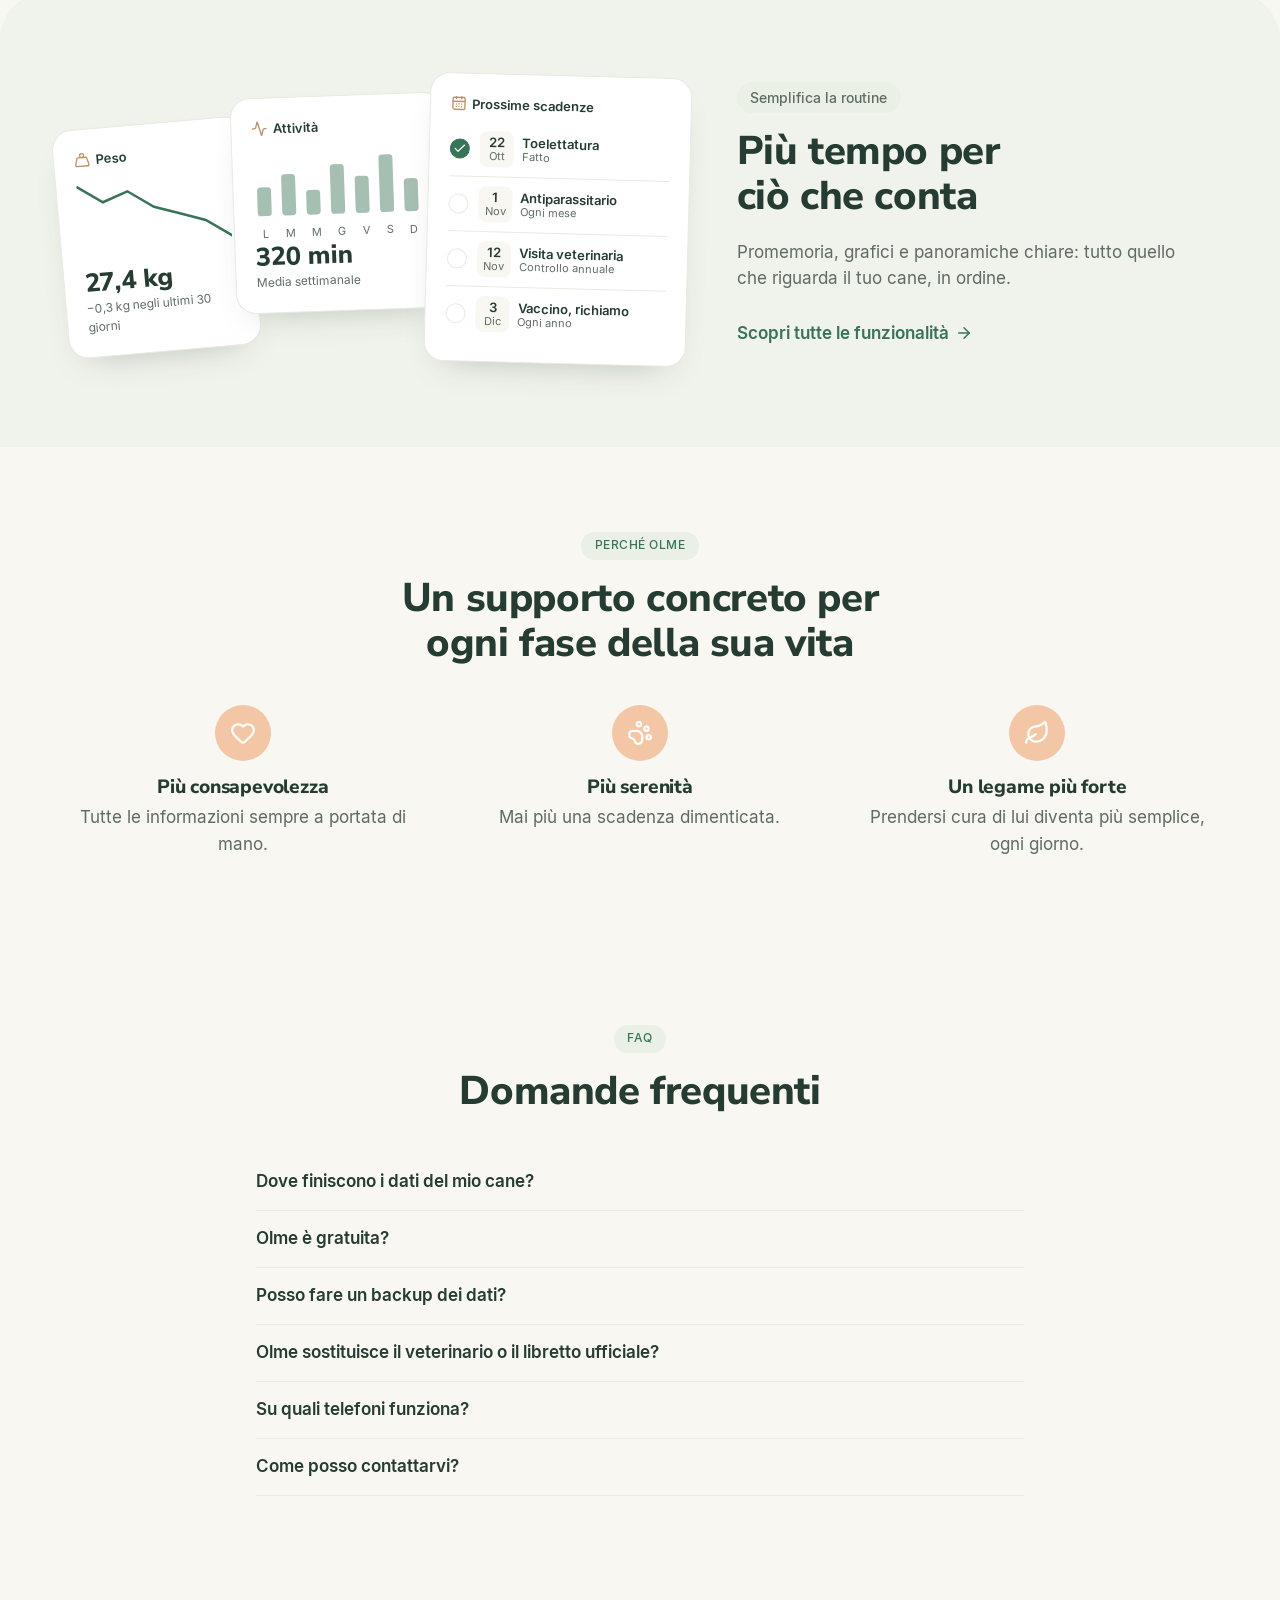
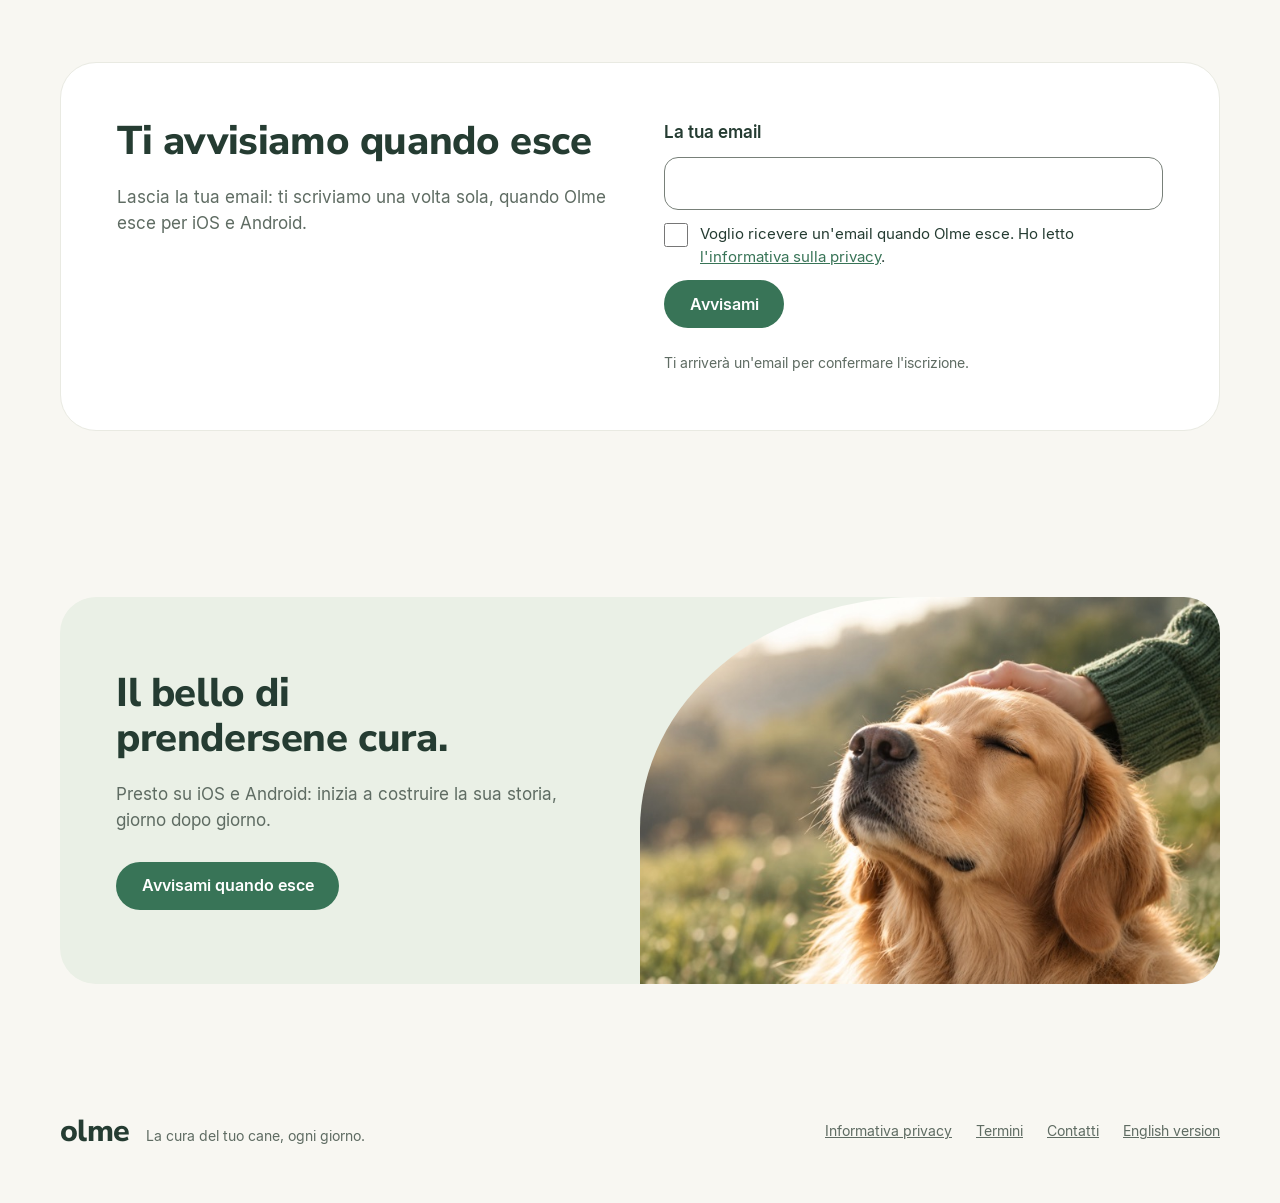
==== commit e7e81dc3: "Restore the original spacing around the waitlist form and the FAQ Co-Authored-By: Claude Opus 5.5 <n" ====
--- a/index.html
+++ b/index.html
@@ -29,7 +29,7 @@
 <meta name="twitter:card" content="summary_large_image">
 <link rel="preload" href="fonts/Inter-Regular.ttf" as="font" type="font/ttf" crossorigin>
 <link rel="preload" href="fonts/NunitoSans-ExtraBold.ttf" as="font" type="font/ttf" crossorigin>
-<link rel="stylesheet" href="styles.css?v=cf2bbf9557">
+<link rel="stylesheet" href="styles.css?v=f373428eb5">
 <script type="application/ld+json">{"@context":"https://schema.org","@type":"MobileApplication","name":"Olme","operatingSystem":"iOS, Android","applicationCategory":"LifestyleApplication","description":"Il diario digitale del tuo cane: libretto sanitario, peso, agenda con promemoria, alimentazione, comportamento, attività e allenamento. Senza account: i dati restano sul telefono.","inLanguage":"it","url":"https://ariannapopescu.github.io/olme-site/","offers":{"@type":"Offer","price":"0","priceCurrency":"EUR"}}</script>
 <script type="application/ld+json">{"@context":"https://schema.org","@type":"FAQPage","inLanguage":"it","mainEntity":[{"@type":"Question","name":"Dove finiscono i dati del mio cane?","acceptedAnswer":{"@type":"Answer","text":"Restano sul tuo telefono. Olme non ha account né server e non si collega a internet: i dati non vengono inviati a nessuno, nemmeno a chi ha creato l'app."}},{"@type":"Question","name":"Olme è gratuita?","acceptedAnswer":{"@type":"Answer","text":"Sì, Olme è gratuita e non contiene pubblicità né acquisti."}},{"@type":"Question","name":"Posso fare un backup dei dati?","acceptedAnswer":{"@type":"Answer","text":"Sì. Con «Esporta backup» crei un file con tutti i dati, le foto e i documenti, da salvare dove preferisci. Il file non è protetto da password: conservalo in un posto di cui ti fidi."}},{"@type":"Question","name":"Olme sostituisce il veterinario o il libretto ufficiale?","acceptedAnswer":{"@type":"Answer","text":"No. Olme non dà consigli veterinari e non sostituisce il passaporto, i certificati o l'iscrizione del cane all'anagrafe canina."}},{"@type":"Question","name":"Su quali telefoni funziona?","acceptedAnswer":{"@type":"Answer","text":"Olme arriverà presto su iOS e Android."}},{"@type":"Question","name":"Come posso contattarvi?","acceptedAnswer":{"@type":"Answer","text":"Scrivi a olmepet@gmail.com: rispondiamo appena possibile."}}]}</script>
 </head>
--- a/styles.css
+++ b/styles.css
@@ -565,9 +565,6 @@
 
 /* ---------- FAQ ---------- */
 
-.faq {
-  padding-top: clamp(2.5rem, 1.5rem + 3.5vw, 4.5rem);
-}
 .faq__wrap {
   max-width: 48rem;
 }
@@ -589,17 +586,13 @@
 
 /* ---------- Waitlist (Italian landing only, ADR-0103) ---------- */
 
-/* The form takes the usual section spacing from its neighbours, not its own on top. */
-section.waitlist {
-  padding: 0;
-}
 
 .waitlist__card {
   display: grid;
   grid-template-columns: 1fr 1fr;
-  gap: 1.5rem 3rem;
+  gap: 2rem 3rem;
   align-items: start;
-  padding: clamp(1.5rem, 1rem + 2vw, 2.5rem);
+  padding: clamp(2rem, 1.5rem + 3vw, 3.5rem);
   border-radius: 36px;
   background: var(--surface);
   border: 1px solid var(--border-subtle);
